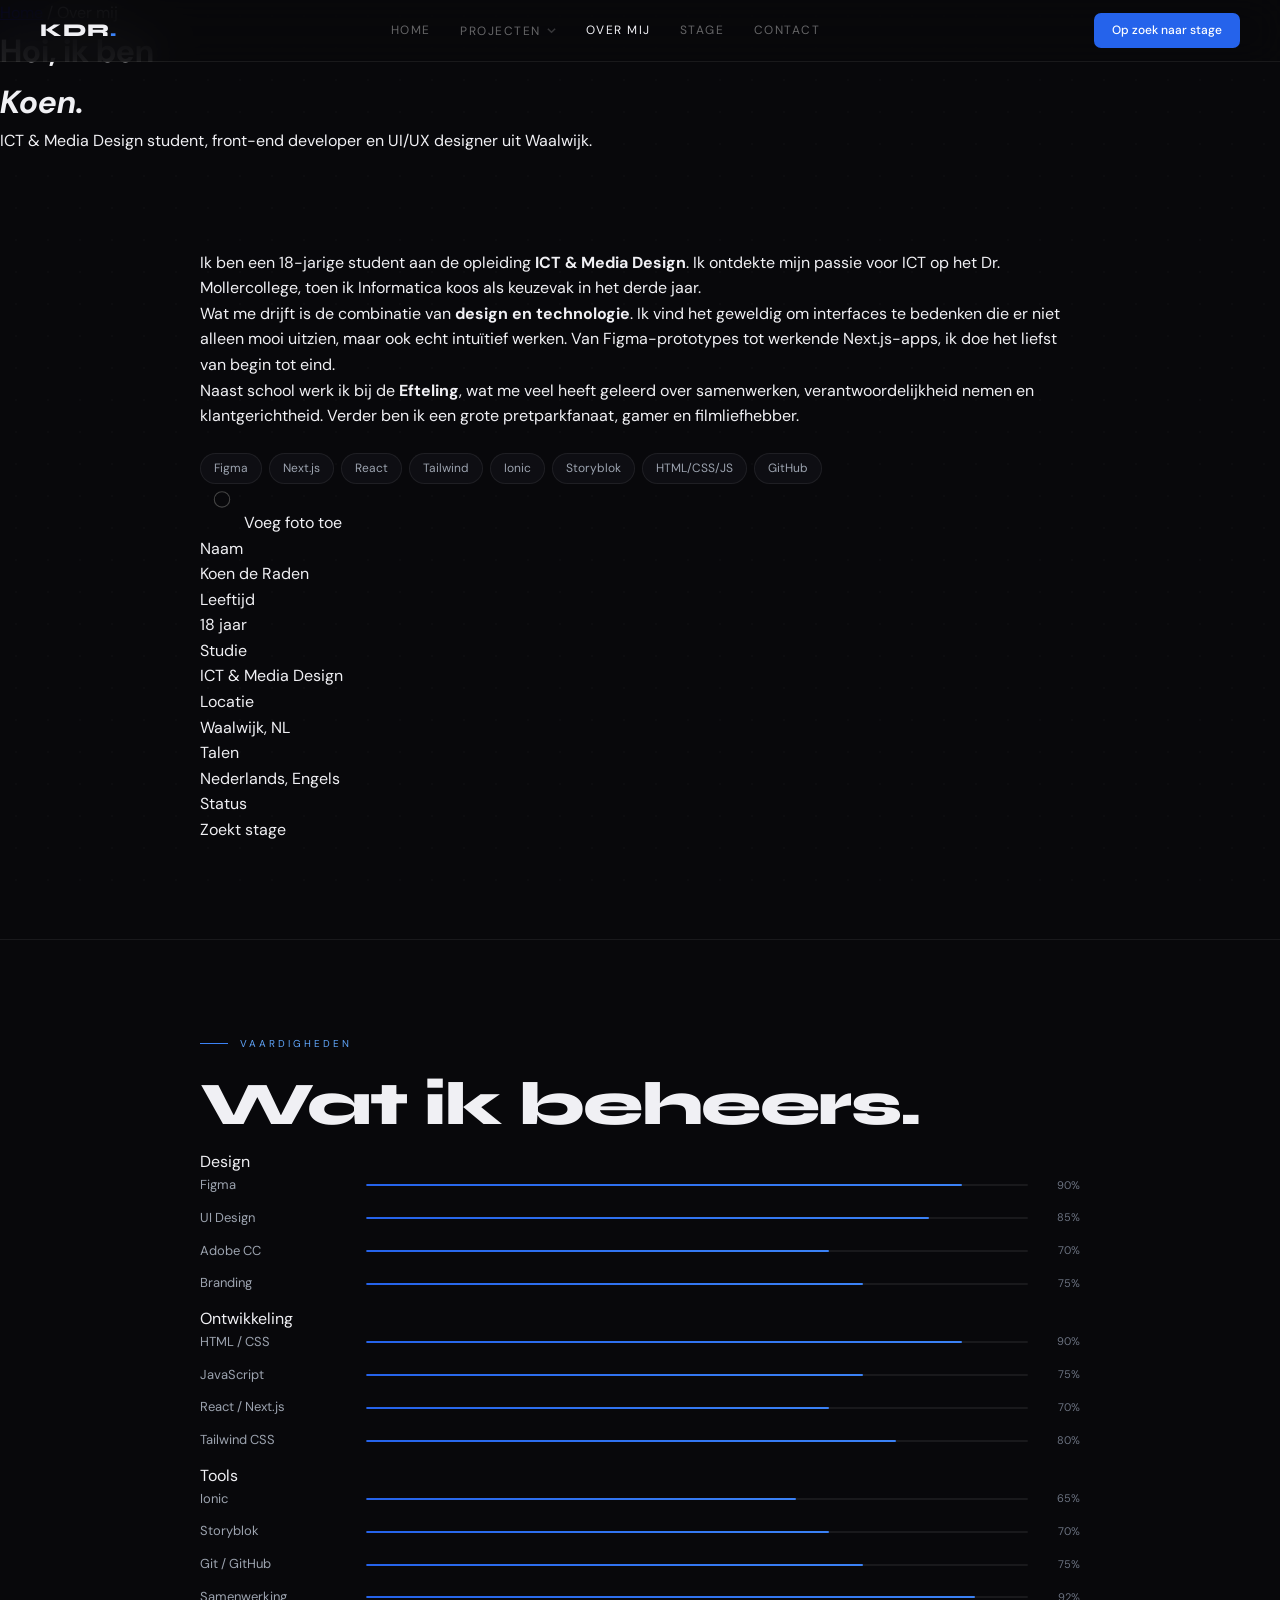
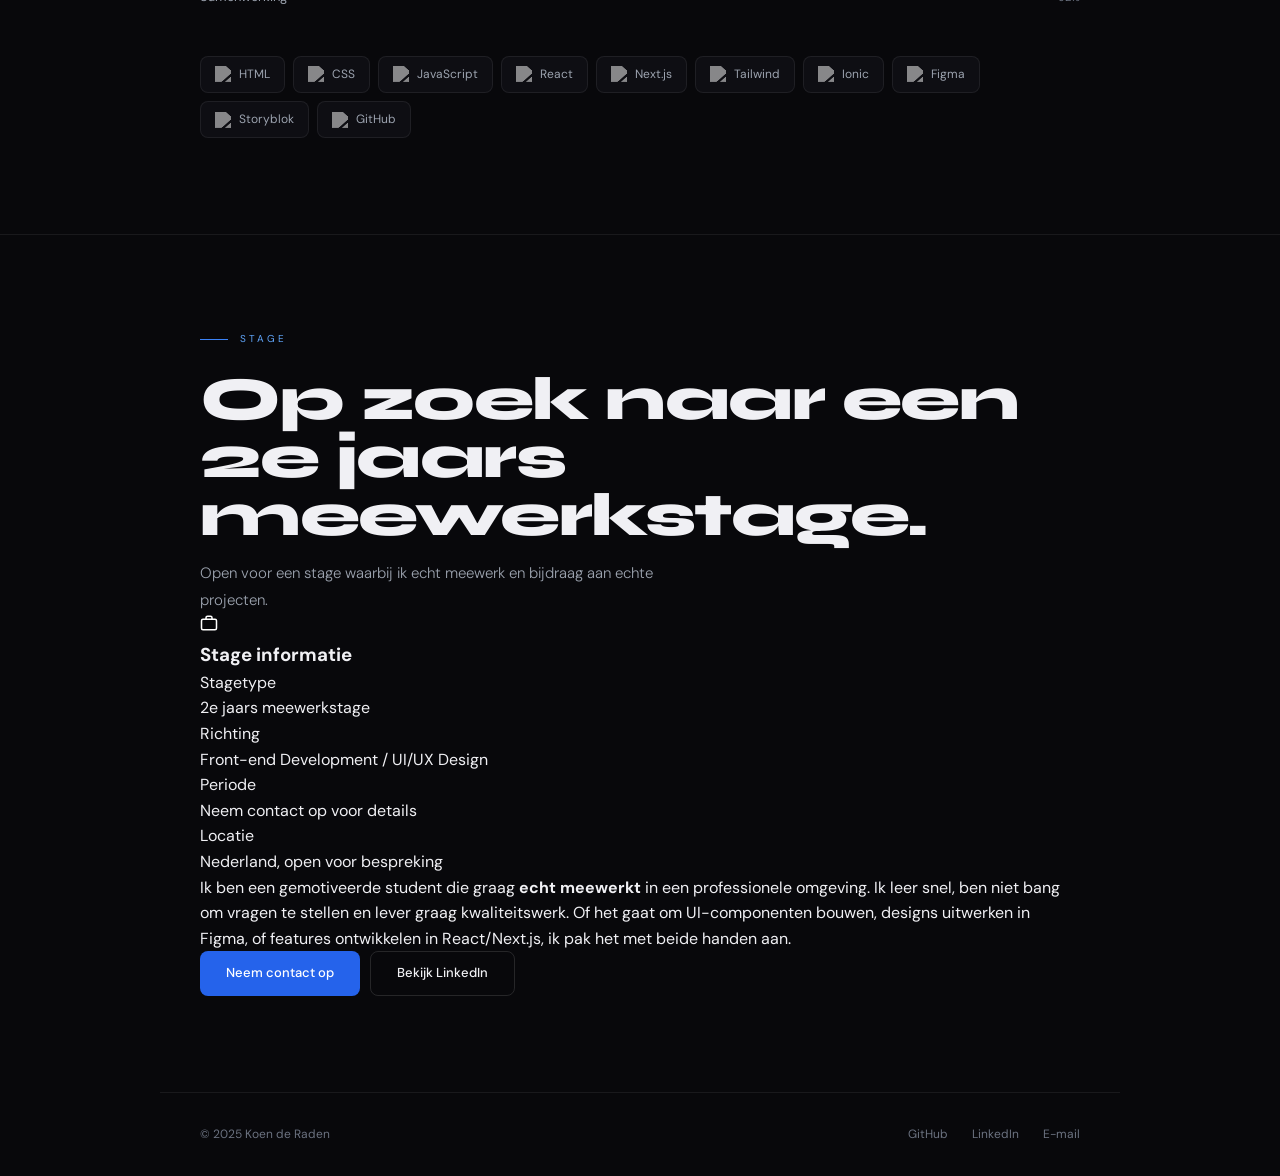
==== over-mij.html @ 505778e0 "init: eerste opzet portfolio website" ====
<!DOCTYPE html>
<html lang="nl">
<head>
<meta charset="UTF-8"/>
<meta name="viewport" content="width=device-width,initial-scale=1.0"/>
<title>Over mij — Koen de Raden</title>
<link rel="stylesheet" href="style.css"/>
</head>
<body>
<nav id="sitenav">
  <a href="index.html" class="nav-logo">KDR<span>.</span></a>
  <ul class="nav-links">
    <li><a href="index.html">Home</a></li>
    <li class="has-dd">
      <button class="nav-btn">Projecten<svg class="chev" viewBox="0 0 12 12" fill="none" stroke="currentColor" stroke-width="1.5"><path d="M2 4l4 4 4-4"/></svg></button>
      <div class="dropdown">
        <a href="project-upendo.html"><span class="dd-num">01</span>Upendo</a>
        <a href="project-dmcaudiotour.html"><span class="dd-num">02</span>Danse Macabre Audio Tour</a>
        <a href="project-marketingloom.html"><span class="dd-num">03</span>Marketing Loom</a>
        <div class="dd-div"></div>
        <a href="index.html#projecten"><span class="dd-num">&#8594;</span>Alle projecten</a>
      </div>
    </li>
    <li><a href="over-mij.html" class="active">Over mij</a></li>
    <li><a href="over-mij.html#stage">Stage</a></li>
    <li><a href="index.html#contact">Contact</a></li>
  </ul>
  <div class="nav-right">
    <a href="over-mij.html#stage" class="nav-stage">Op zoek naar stage</a>
    <button class="nav-ham" aria-label="Menu"><span></span><span></span><span></span></button>
  </div>
</nav>


<div class="page-hero">
  <div class="breadcrumb r">
    <a href="index.html">Home</a>
    <span class="breadcrumb-sep">/</span>
    <span>Over mij</span>
  </div>
  <h1 class="page-title r">Hoi, ik ben<br><em>Koen.</em></h1>
  <p class="page-sub r">ICT &amp; Media Design student, front-end developer en UI/UX designer uit Waalwijk.</p>
</div>

<div class="wrap">
  <div class="about-layout">
    <div>
      <div class="about-body r">
        <p>Ik ben een 18-jarige student aan de opleiding <strong>ICT &amp; Media Design</strong>. Ik ontdekte mijn passie voor ICT op het Dr. Mollercollege, toen ik Informatica koos als keuzevak in het derde jaar.</p>
        <p>Wat me drijft is de combinatie van <strong>design en technologie</strong>. Ik vind het geweldig om interfaces te bedenken die er niet alleen mooi uitzien, maar ook echt intuïtief werken. Van Figma-prototypes tot werkende Next.js-apps, ik doe het liefst van begin tot eind.</p>
        <p>Naast school werk ik bij de <strong>Efteling</strong>, wat me veel heeft geleerd over samenwerken, verantwoordelijkheid nemen en klantgerichtheid. Verder ben ik een grote pretparkfanaat, gamer en filmliefhebber.</p>
      </div>
      <div class="chips r" style="margin-top:1.5rem;">
        <span class="chip">Figma</span><span class="chip">Next.js</span><span class="chip">React</span>
        <span class="chip">Tailwind</span><span class="chip">Ionic</span><span class="chip">Storyblok</span>
        <span class="chip">HTML/CSS/JS</span><span class="chip">GitHub</span>
      </div>
    </div>
    <div class="r2">
      <div class="photo-card">
        <img src="https://showcase-portfolio-swart.vercel.app/_next/image?url=%2Fimagekoen.png&w=1920&q=90" alt="Koen de Raden"
             onerror="this.parentElement.innerHTML='<div class=photo-card-ph><svg width=44 height=44 viewBox=&quot;0 0 40 40&quot; fill=none><circle cx=20 cy=14 r=7 stroke=#444 stroke-width=1.5/><path d=&quot;M6 36c0-7.732 6.268-14 14-14s14 6.268 14 14&quot; stroke=#444 stroke-width=1.5 stroke-linecap=round/></svg><span>Voeg foto toe</span></div>'"/>
      </div>
      <div class="info-grid">
        <div class="info-cell"><div class="info-label">Naam</div><div class="info-val">Koen de Raden</div></div>
        <div class="info-cell"><div class="info-label">Leeftijd</div><div class="info-val">18 jaar</div></div>
        <div class="info-cell"><div class="info-label">Studie</div><div class="info-val">ICT &amp; Media Design</div></div>
        <div class="info-cell"><div class="info-label">Locatie</div><div class="info-val">Waalwijk, NL</div></div>
        <div class="info-cell"><div class="info-label">Talen</div><div class="info-val">Nederlands, Engels</div></div>
        <div class="info-cell"><div class="info-label">Status</div><div class="info-val dot-green">Zoekt stage</div></div>
      </div>
    </div>
  </div>
</div>

<div style="border-top:1px solid var(--border);">
  <div class="wrap">
    <div class="section-label r">Vaardigheden</div>
    <h2 class="section-title r">Wat ik beheers.</h2>
    <div class="skills-cols">
      <div class="r">
        <div class="skill-cat-label">Design</div>
        <div class="sbar"><span class="sbar-name">Figma</span><div class="sbar-track"><div class="sbar-fill" data-w="90"></div></div><span class="sbar-pct">90%</span></div>
        <div class="sbar"><span class="sbar-name">UI Design</span><div class="sbar-track"><div class="sbar-fill" data-w="85"></div></div><span class="sbar-pct">85%</span></div>
        <div class="sbar"><span class="sbar-name">Adobe CC</span><div class="sbar-track"><div class="sbar-fill" data-w="70"></div></div><span class="sbar-pct">70%</span></div>
        <div class="sbar"><span class="sbar-name">Branding</span><div class="sbar-track"><div class="sbar-fill" data-w="75"></div></div><span class="sbar-pct">75%</span></div>
      </div>
      <div class="r">
        <div class="skill-cat-label">Ontwikkeling</div>
        <div class="sbar"><span class="sbar-name">HTML / CSS</span><div class="sbar-track"><div class="sbar-fill" data-w="90"></div></div><span class="sbar-pct">90%</span></div>
        <div class="sbar"><span class="sbar-name">JavaScript</span><div class="sbar-track"><div class="sbar-fill" data-w="75"></div></div><span class="sbar-pct">75%</span></div>
        <div class="sbar"><span class="sbar-name">React / Next.js</span><div class="sbar-track"><div class="sbar-fill" data-w="70"></div></div><span class="sbar-pct">70%</span></div>
        <div class="sbar"><span class="sbar-name">Tailwind CSS</span><div class="sbar-track"><div class="sbar-fill" data-w="80"></div></div><span class="sbar-pct">80%</span></div>
      </div>
      <div class="r">
        <div class="skill-cat-label">Tools</div>
        <div class="sbar"><span class="sbar-name">Ionic</span><div class="sbar-track"><div class="sbar-fill" data-w="65"></div></div><span class="sbar-pct">65%</span></div>
        <div class="sbar"><span class="sbar-name">Storyblok</span><div class="sbar-track"><div class="sbar-fill" data-w="70"></div></div><span class="sbar-pct">70%</span></div>
        <div class="sbar"><span class="sbar-name">Git / GitHub</span><div class="sbar-track"><div class="sbar-fill" data-w="75"></div></div><span class="sbar-pct">75%</span></div>
        <div class="sbar"><span class="sbar-name">Samenwerking</span><div class="sbar-track"><div class="sbar-fill" data-w="92"></div></div><span class="sbar-pct">92%</span></div>
      </div>
    </div>
    <div class="tech-row r" style="margin-top:3rem;">
      <div class="tech"><img src="https://showcase-portfolio-swart.vercel.app/svgs/html-color.svg" alt="HTML"/>HTML</div>
      <div class="tech"><img src="https://showcase-portfolio-swart.vercel.app/svgs/css-color.svg" alt="CSS"/>CSS</div>
      <div class="tech"><img src="https://showcase-portfolio-swart.vercel.app/svgs/js-color.svg" alt="JS"/>JavaScript</div>
      <div class="tech"><img src="https://showcase-portfolio-swart.vercel.app/svgs/react-color.svg" alt="React"/>React</div>
      <div class="tech"><img src="https://showcase-portfolio-swart.vercel.app/svgs/next-color.svg" alt="Next.js"/>Next.js</div>
      <div class="tech"><img src="https://showcase-portfolio-swart.vercel.app/svgs/tailwind-color.svg" alt="Tailwind"/>Tailwind</div>
      <div class="tech"><img src="https://showcase-portfolio-swart.vercel.app/svgs/ionic-color.svg" alt="Ionic"/>Ionic</div>
      <div class="tech"><img src="https://showcase-portfolio-swart.vercel.app/svgs/figma-color.svg" alt="Figma"/>Figma</div>
      <div class="tech"><img src="https://showcase-portfolio-swart.vercel.app/svgs/storyblok-color.svg" alt="Storyblok"/>Storyblok</div>
      <div class="tech"><img src="https://showcase-portfolio-swart.vercel.app/svgs/github-bw.svg" alt="GitHub"/>GitHub</div>
    </div>
  </div>
</div>

<div id="stage" style="border-top:1px solid var(--border);">
  <div class="wrap">
    <div class="section-label r">Stage</div>
    <h2 class="section-title r">Op zoek naar een<br>2e jaars meewerkstage.</h2>
    <p class="section-sub r">Open voor een stage waarbij ik echt meewerk en bijdraag aan echte projecten.</p>
    <div class="stage-big-box r">
      <div class="sbig-head">
        <div class="sbig-icon"><svg width="18" height="18" viewBox="0 0 24 24" fill="none" stroke="#fff" stroke-width="2" stroke-linecap="round"><rect x="2" y="7" width="20" height="14" rx="2"/><path d="M16 7V5a2 2 0 00-2-2h-4a2 2 0 00-2 2v2"/></svg></div>
        <h3>Stage informatie</h3>
      </div>
      <div class="sbig-body">
        <div class="sbig-grid">
          <div class="sbig-card"><div class="sbig-card-label">Stagetype</div><div class="sbig-card-val">2e jaars meewerkstage</div></div>
          <div class="sbig-card"><div class="sbig-card-label">Richting</div><div class="sbig-card-val">Front-end Development / UI/UX Design</div></div>
          <div class="sbig-card"><div class="sbig-card-label">Periode</div><div class="sbig-card-val">Neem contact op voor details</div></div>
          <div class="sbig-card"><div class="sbig-card-label">Locatie</div><div class="sbig-card-val">Nederland, open voor bespreking</div></div>
        </div>
        <p class="sbig-desc">Ik ben een gemotiveerde student die graag <strong>echt meewerkt</strong> in een professionele omgeving. Ik leer snel, ben niet bang om vragen te stellen en lever graag kwaliteitswerk. Of het gaat om UI-componenten bouwen, designs uitwerken in Figma, of features ontwikkelen in React/Next.js, ik pak het met beide handen aan.</p>
        <div style="display:flex;gap:10px;flex-wrap:wrap;">
          <a href="mailto:koenderaden@gmail.com" class="btn btn-blue">Neem contact op</a>
          <a href="https://www.linkedin.com/in/koen-de-raden-b5a797320" class="btn btn-outline" target="_blank">Bekijk LinkedIn</a>
        </div>
      </div>
    </div>
  </div>
</div>

<footer>
  <span>&#169; 2025 Koen de Raden</span>
  <div style="display:flex;gap:1.5rem;">
    <a href="https://github.com/koenderaden" target="_blank">GitHub</a>
    <a href="https://www.linkedin.com/in/koen-de-raden-b5a797320" target="_blank">LinkedIn</a>
    <a href="mailto:koenderaden@gmail.com">E-mail</a>
  </div>
</footer>

<script>
// Hamburger
var ham = document.querySelector('.nav-ham');
var nl = document.querySelector('.nav-links');
if(ham) ham.addEventListener('click',function(){nl.classList.toggle('open');});

// Scroll reveal
var revEls = document.querySelectorAll('.r,.r2');
var io = new IntersectionObserver(function(entries){
  entries.forEach(function(e,i){
    if(e.isIntersecting){
      setTimeout(function(){e.target.classList.add('in');},i*70);
      io.unobserve(e.target);
    }
  });
},{threshold:0.08});
revEls.forEach(function(el){io.observe(el);});

// Skill bars
document.querySelectorAll('.sbar-fill').forEach(function(bar){
  var o=new IntersectionObserver(function(entries){
    entries.forEach(function(e){
      if(e.isIntersecting){setTimeout(function(){bar.style.width=bar.dataset.w+'%';},200);o.unobserve(bar);}
    });
  },{threshold:0.5});
  o.observe(bar);
});
</script>

</body>
</html>
---- style.css ----
/* KOEN DE RADEN — Portfolio Stylesheet */

@import url('https://fonts.googleapis.com/css2?family=Syne:wght@700;800&family=DM+Sans:ital,opsz,wght@0,9..40,300;0,9..40,400;0,9..40,500;1,9..40,300&display=swap');


*,*::before,*::after{box-sizing:border-box;margin:0;padding:0}
:root{
  --bg:#08080b;
  --bg2:#0e0e13;
  --bg3:#14141a;
  --bg4:#1a1a22;
  --blue:#2563eb;
  --blue2:#3b82f6;
  --blue3:#60a5fa;
  --bluedim:rgba(37,99,235,0.1);
  --blueborder:rgba(37,99,235,0.25);
  --text:#f0f0f4;
  --muted:#6b7280;
  --muted2:#9ca3af;
  --border:rgba(255,255,255,0.07);
  --border2:rgba(255,255,255,0.12);
  --r:12px;
  --max:960px;
  --fh:'Syne',sans-serif;
  --fb:'DM Sans',sans-serif;
}
html{scroll-behavior:smooth;}
body{font-family:var(--fb);background:var(--bg);color:var(--text);line-height:1.6;overflow-x:hidden;-webkit-font-smoothing:antialiased;}
body::before{content:'';position:fixed;inset:0;background-image:radial-gradient(rgba(255,255,255,0.02) 1px,transparent 1px);background-size:32px 32px;pointer-events:none;z-index:0;}
*{position:relative;z-index:1;}

@keyframes glow{0%,100%{box-shadow:0 0 0 0 rgba(59,130,246,.35)}50%{box-shadow:0 0 0 6px transparent}}
@keyframes marquee{from{transform:translateX(0)}to{transform:translateX(-50%)}}
@keyframes marquee-rev{from{transform:translateX(-50%)}to{transform:translateX(0)}}
@keyframes slideup{from{opacity:0;transform:translateY(24px)}to{opacity:1;transform:translateY(0)}}
@keyframes fadein{from{opacity:0}to{opacity:1}}
@keyframes blink{0%,100%{opacity:1}50%{opacity:0}}
@keyframes typewriter{from{width:0}to{width:100%}}
@keyframes rotatering{from{transform:rotate(0deg)}to{transform:rotate(360deg)}}

/* NAV */
nav#sitenav{
  position:fixed;top:0;left:0;right:0;z-index:500;
  height:62px;display:flex;justify-content:space-between;align-items:center;
  padding:0 2.5rem;
  background:rgba(8,8,11,0.88);
  backdrop-filter:blur(20px);
  border-bottom:1px solid var(--border);
}
.nav-logo{font-family:var(--fh);font-size:18px;font-weight:800;text-decoration:none;color:var(--text);letter-spacing:1px;}
.nav-logo span{color:var(--blue2);}
.nav-links{display:flex;align-items:center;gap:.2rem;list-style:none;}
.nav-links > li{position:relative;}
.nav-links a,.nav-btn{
  font-size:12px;color:rgba(255,255,255,.38);text-decoration:none;
  letter-spacing:1.5px;text-transform:uppercase;
  padding:7px 13px;border-radius:6px;
  transition:color .2s,background .2s;
  background:none;border:none;cursor:pointer;
  font-family:var(--fb);display:flex;align-items:center;gap:5px;
  white-space:nowrap;
}
.nav-links a:hover,.nav-btn:hover{color:var(--text);background:rgba(255,255,255,.05);}
.nav-links a.active{color:var(--text);}
.chev{width:11px;height:11px;opacity:.5;transition:transform .25s;flex-shrink:0;}
.has-dd:hover .chev{transform:rotate(180deg);}
.dropdown{
  position:absolute;top:calc(100% + 8px);left:0;
  min-width:220px;
  background:#0f0f16;
  border:1px solid var(--border2);
  border-radius:var(--r);padding:6px;
  opacity:0;visibility:hidden;pointer-events:none;
  transform:translateY(-6px);
  transition:all .2s;
  box-shadow:0 16px 40px rgba(0,0,0,.6);
}
.has-dd:hover .dropdown{opacity:1;visibility:visible;pointer-events:auto;transform:translateY(0);}
.dropdown a{
  display:flex;align-items:center;gap:10px;
  padding:9px 12px;border-radius:8px;
  font-size:13px;color:rgba(255,255,255,.5);
  text-decoration:none;letter-spacing:0;text-transform:none;
  transition:background .15s,color .15s;
}
.dropdown a:hover{background:var(--bg3);color:var(--text);}
.dd-num{font-size:10px;color:var(--blue3);min-width:18px;letter-spacing:1px;}
.dd-div{height:1px;background:var(--border);margin:4px 0;}
.nav-right{display:flex;align-items:center;gap:10px;}
.nav-stage{
  font-size:12px;font-weight:500;padding:8px 18px;
  border-radius:7px;background:var(--blue);color:#fff;
  text-decoration:none;transition:background .2s,transform .2s;
  white-space:nowrap;
}
.nav-stage:hover{background:var(--blue2);transform:translateY(-1px);}
.nav-ham{display:none;flex-direction:column;gap:5px;background:none;border:none;cursor:pointer;padding:4px;}
.nav-ham span{display:block;width:22px;height:1.5px;background:rgba(255,255,255,.6);border-radius:2px;transition:all .3s;}
@media(max-width:768px){
  nav#sitenav{padding:0 1.25rem;}
  .nav-links{
    display:none;position:fixed;top:62px;left:0;right:0;
    background:rgba(8,8,11,.98);flex-direction:column;align-items:stretch;
    padding:1rem;border-bottom:1px solid var(--border);z-index:499;
    max-height:calc(100vh - 62px);overflow-y:auto;
  }
  .nav-links.open{display:flex;}
  .nav-stage{font-size:11px;padding:7px 13px;}
  .nav-ham{display:flex;}
  .dropdown{position:static;opacity:1;visibility:visible;pointer-events:auto;transform:none;background:transparent;border:none;box-shadow:none;padding:0 0 0 1rem;}
}

/* SECTIONS */
.wrap{max-width:var(--max);margin:0 auto;padding:6rem 2.5rem;}
.section-label{font-size:10px;letter-spacing:3px;text-transform:uppercase;color:var(--blue3);display:flex;align-items:center;gap:12px;margin-bottom:1.5rem;}
.section-label::before{content:'';display:block;width:28px;height:1px;background:var(--blue2);}
.section-title{font-family:var(--fh);font-size:clamp(2rem,5vw,3.8rem);font-weight:800;letter-spacing:-1.5px;line-height:.95;margin-bottom:1rem;}
.section-sub{font-size:15px;color:var(--muted2);font-weight:300;line-height:1.8;max-width:520px;}

/* BUTTONS */
.btn{display:inline-flex;align-items:center;gap:8px;padding:11px 26px;border-radius:8px;font-size:13px;font-weight:500;text-decoration:none;transition:all .22s;cursor:pointer;border:none;font-family:var(--fb);}
.btn-blue{background:var(--blue);color:#fff;}
.btn-blue:hover{background:var(--blue2);transform:translateY(-1px);}
.btn-outline{background:transparent;color:var(--text);border:1px solid var(--border2);}
.btn-outline:hover{border-color:rgba(255,255,255,.25);background:rgba(255,255,255,.04);}

/* CARDS */
.card{background:var(--bg2);border:1px solid var(--border);border-radius:var(--r);transition:border-color .2s;}
.card:hover{border-color:var(--border2);}

/* TICKER */
.ticker{border-top:1px solid var(--border);border-bottom:1px solid var(--border);background:var(--bg2);overflow:hidden;padding:12px 0;}
.ticker-track{display:flex;white-space:nowrap;animation:marquee 26s linear infinite;}
.ticker-track.rev{animation:marquee-rev 28s linear infinite;}
.tick{font-family:var(--fh);font-size:11px;letter-spacing:2.5px;text-transform:uppercase;color:var(--muted);padding:0 2rem;display:flex;align-items:center;gap:2rem;}
.tick-dot{width:4px;height:4px;border-radius:50%;background:var(--blue2);flex-shrink:0;}

/* SCROLL REVEAL */
.r{opacity:0;transform:translateY(22px);transition:opacity .65s ease,transform .65s ease;}
.r.in{opacity:1;transform:none;}
.r2{opacity:0;transform:translateX(-20px);transition:opacity .6s ease,transform .6s ease;}
.r2.in{opacity:1;transform:none;}

/* STAGE PILL */
.stage-pill{display:inline-flex;align-items:center;gap:7px;background:rgba(37,99,235,.1);border:1px solid var(--blueborder);border-radius:50px;padding:5px 14px;font-size:11px;color:var(--blue3);}
.stage-dot{width:7px;height:7px;border-radius:50%;background:var(--blue2);animation:glow 2.5s infinite;flex-shrink:0;}

/* SKILL BARS */
.sbar{display:grid;grid-template-columns:150px 1fr 36px;align-items:center;gap:1rem;margin-bottom:12px;}
.sbar-name{font-size:13px;color:var(--muted2);}
.sbar-track{height:2px;background:rgba(255,255,255,.07);border-radius:50px;overflow:hidden;}
.sbar-fill{height:100%;border-radius:50px;background:linear-gradient(90deg,var(--blue),var(--blue2));width:0;transition:width 1.2s cubic-bezier(.4,0,.2,1);}
.sbar-pct{font-size:11px;color:var(--muted);text-align:right;}

/* TECH BADGES */
.tech-row{display:flex;flex-wrap:wrap;gap:8px;}
.tech{display:flex;align-items:center;gap:8px;background:var(--bg2);border:1px solid var(--border);border-radius:8px;padding:8px 14px;font-size:12px;color:var(--muted2);transition:all .2s;}
.tech:hover{border-color:var(--blueborder);color:var(--blue3);background:var(--bluedim);}
.tech img{width:16px;height:16px;object-fit:contain;filter:grayscale(1) brightness(1.8);opacity:.5;transition:all .2s;}
.tech:hover img{filter:none;opacity:1;}

/* FOOTER */
footer{border-top:1px solid var(--border);max-width:var(--max);margin:0 auto;padding:2rem 2.5rem;display:flex;justify-content:space-between;align-items:center;font-size:12px;color:var(--muted);flex-wrap:wrap;gap:1rem;}
footer a{color:var(--muted);text-decoration:none;transition:color .2s;}
footer a:hover{color:var(--blue3);}

@media(max-width:768px){
  .wrap{padding:4rem 1.5rem;}
  .sbar{grid-template-columns:110px 1fr 30px;}
}

/* HERO */
#hero{
  width:100vw;min-height:100vh;
  padding-top:62px;
  display:flex;flex-direction:column;justify-content:center;
  padding-left:8vw;padding-right:8vw;
  overflow:hidden;
}
.hero-label{font-size:11px;letter-spacing:3px;text-transform:uppercase;color:var(--blue2);margin-bottom:2rem;opacity:0;animation:fadein .5s .3s both;display:flex;align-items:center;gap:12px;}
.hero-label::before{content:'';display:block;width:28px;height:1px;background:var(--blue2);}
.tw-line{font-family:var(--fh);font-size:clamp(2.8rem,6.5vw,6rem);font-weight:800;letter-spacing:-2px;line-height:1.0;overflow:hidden;display:flex;align-items:center;}
.tw-line .txt{overflow:hidden;white-space:nowrap;display:inline-block;}
.l1 .txt{animation:typewriter .55s steps(30) .7s both;}
.l2 .txt{animation:typewriter .5s steps(30) 1.35s both;color:transparent;-webkit-text-stroke:1.5px rgba(255,255,255,.2);}
.l3 .txt{animation:typewriter .55s steps(30) 1.95s both;color:var(--blue2);}
.cursor{display:inline-block;width:3px;height:.85em;background:var(--blue2);margin-left:4px;animation:blink .7s step-end infinite;vertical-align:middle;flex-shrink:0;}
.hero-sub{margin-top:2.5rem;font-size:15px;color:var(--muted2);font-weight:300;line-height:1.85;max-width:400px;opacity:0;animation:fadein .6s 2.8s both;}
.hero-sub strong{color:var(--text);font-weight:400;}
.hero-btns{display:flex;gap:10px;margin-top:2rem;flex-wrap:wrap;opacity:0;animation:fadein .5s 3s both;}
.hero-stage{position:fixed;bottom:2.5vh;right:3vw;opacity:0;animation:fadein .5s 3.2s both;z-index:100;}

/* OVER MIJ TEASER */
#over-teaser{border-top:1px solid var(--border);}
.over-grid{display:grid;grid-template-columns:1fr 1fr;gap:5rem;align-items:center;}
.over-photo{aspect-ratio:4/5;border-radius:var(--r);overflow:hidden;background:var(--bg2);border:1px solid var(--border);}
.over-photo img{width:100%;height:100%;object-fit:cover;object-position:center top;display:block;filter:grayscale(.2) contrast(1.08);transition:filter .4s;}
.over-photo:hover img{filter:grayscale(0) contrast(1.05);}
.over-photo-ph{width:100%;height:100%;display:flex;flex-direction:column;align-items:center;justify-content:center;gap:12px;color:var(--muted);font-size:11px;letter-spacing:2px;text-transform:uppercase;}
.over-body{font-size:15px;color:var(--muted2);line-height:1.9;font-weight:300;}
.over-body p+p{margin-top:1rem;}
.over-body strong{color:var(--text);font-weight:400;}
.chips{display:flex;flex-wrap:wrap;gap:7px;margin-top:1.5rem;}
.chip{font-size:12px;padding:5px 13px;border-radius:50px;border:1px solid var(--border);color:var(--muted2);transition:all .2s;background:var(--bg2);}
.chip:hover{border-color:var(--blueborder);color:var(--blue3);}

/* PROJECTEN */
#projecten{border-top:1px solid var(--border);}
.proj-list{display:flex;flex-direction:column;gap:1.5rem;margin-top:3rem;}
.proj-card{
  background:var(--bg2);border:1px solid var(--border);border-radius:var(--r);
  overflow:hidden;text-decoration:none;color:inherit;
  display:grid;grid-template-columns:260px 1fr;
  transition:border-color .25s,transform .25s;
}
.proj-card:hover{border-color:var(--border2);transform:translateY(-3px);}
.proj-thumb{overflow:hidden;background:var(--bg3);position:relative;}
.proj-thumb img{width:100%;height:100%;object-fit:cover;display:block;filter:grayscale(.35) contrast(1.05);transition:transform .5s,filter .4s;}
.proj-card:hover .proj-thumb img{transform:scale(1.05);filter:grayscale(0) contrast(1.05);}
.proj-thumb-ph{width:100%;height:100%;min-height:180px;display:flex;align-items:center;justify-content:center;font-family:var(--fh);font-size:11px;letter-spacing:3px;text-transform:uppercase;color:var(--muted);}
.proj-body{padding:1.75rem;display:flex;flex-direction:column;}
.proj-top{display:flex;justify-content:space-between;align-items:flex-start;margin-bottom:.85rem;}
.proj-num{font-family:var(--fh);font-size:11px;color:var(--blue3);letter-spacing:2px;}
.proj-arrow{width:30px;height:30px;border-radius:50%;border:1px solid var(--border);display:flex;align-items:center;justify-content:center;font-size:13px;color:var(--muted);transition:all .25s;flex-shrink:0;}
.proj-card:hover .proj-arrow{background:var(--blue);color:#fff;border-color:var(--blue);transform:rotate(-45deg);}
.proj-title{font-family:var(--fh);font-size:19px;font-weight:700;letter-spacing:-.3px;margin-bottom:.4rem;}
.proj-desc{font-size:13px;color:var(--muted2);line-height:1.7;font-weight:300;flex:1;}
.proj-tags{display:flex;gap:6px;flex-wrap:wrap;margin-top:1.1rem;padding-top:.9rem;border-top:1px solid var(--border);}
.ptag{font-size:10px;letter-spacing:1px;text-transform:uppercase;padding:3px 9px;border-radius:4px;background:var(--bluedim);color:var(--blue3);border:1px solid var(--blueborder);}

/* STAGE */
#stage{border-top:1px solid var(--border);}
.stage-box{background:var(--bg2);border:1px solid var(--blueborder);border-radius:var(--r);overflow:hidden;margin-top:3rem;}
.stage-box-head{background:rgba(37,99,235,.1);border-bottom:1px solid var(--blueborder);padding:1.25rem 2rem;display:flex;align-items:center;gap:12px;}
.stage-box-head h3{font-family:var(--fh);font-size:18px;font-weight:700;letter-spacing:-.3px;}
.stage-icon{width:36px;height:36px;border-radius:8px;background:var(--blue);display:flex;align-items:center;justify-content:center;flex-shrink:0;}
.stage-body{padding:2rem;}
.stage-grid{display:grid;grid-template-columns:1fr 1fr;gap:1rem;margin-bottom:2rem;}
.stage-card{background:var(--bg3);border:1px solid var(--border);border-radius:10px;padding:1.25rem;}
.stage-card-label{font-size:10px;letter-spacing:2px;text-transform:uppercase;color:var(--blue3);margin-bottom:.6rem;}
.stage-card-val{font-size:14px;font-weight:500;line-height:1.5;}
.stage-desc{font-size:15px;color:var(--muted2);line-height:1.9;font-weight:300;margin-bottom:2rem;}
.stage-desc strong{color:var(--text);font-weight:400;}

/* CONTACT */
#contact{border-top:1px solid var(--border);}
.contact-grid{display:grid;grid-template-columns:1fr 1fr;gap:4rem;align-items:start;}
.contact-title{font-family:var(--fh);font-size:clamp(2rem,4.5vw,3.5rem);font-weight:800;letter-spacing:-1.5px;line-height:.95;margin-bottom:1rem;}
.contact-title em{color:var(--blue2);font-style:normal;}
.contact-sub{font-size:15px;color:var(--muted2);font-weight:300;line-height:1.8;margin-bottom:2rem;}
.contact-links{display:flex;flex-direction:column;gap:1px;background:var(--border);border:1px solid var(--border);border-radius:var(--r);overflow:hidden;}
.c-row{display:flex;justify-content:space-between;align-items:center;padding:1.1rem 1.5rem;background:var(--bg2);text-decoration:none;color:var(--text);font-size:13px;transition:background .2s;}
.c-row:hover{background:var(--bg3);}
.c-lbl{font-size:10px;letter-spacing:2px;text-transform:uppercase;color:var(--blue3);margin-bottom:3px;display:block;}
.c-arr{font-size:16px;color:var(--muted);transition:all .25s;}
.c-row:hover .c-arr{color:var(--blue3);transform:translate(2px,-2px);}

@media(max-width:768px){
  #hero{padding-left:1.5rem;padding-right:1.5rem;}
  .over-grid{grid-template-columns:1fr;}
  .over-photo{order:-1;max-height:50vw;}
  .proj-card{grid-template-columns:1fr;}
  .proj-thumb{min-height:180px;}
  .stage-grid{grid-template-columns:1fr;}
  .contact-grid{grid-template-columns:1fr;}
}
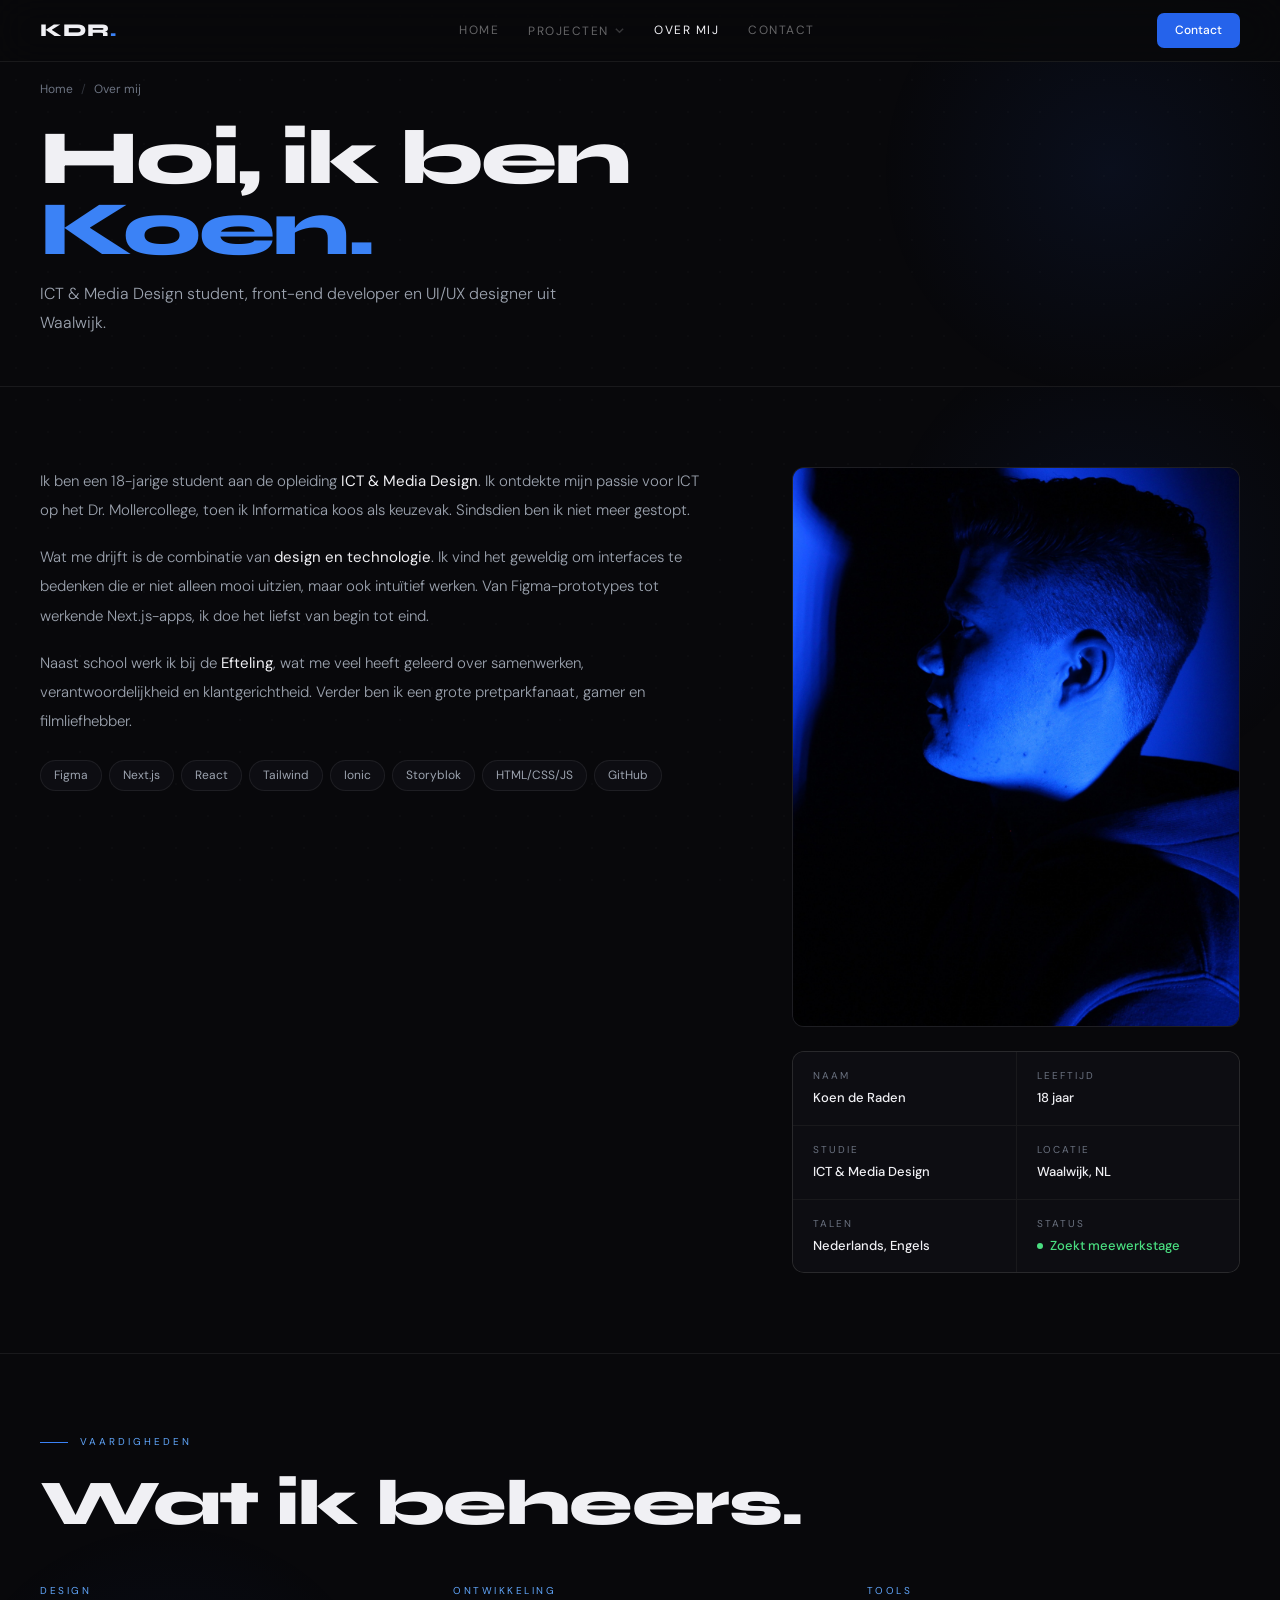
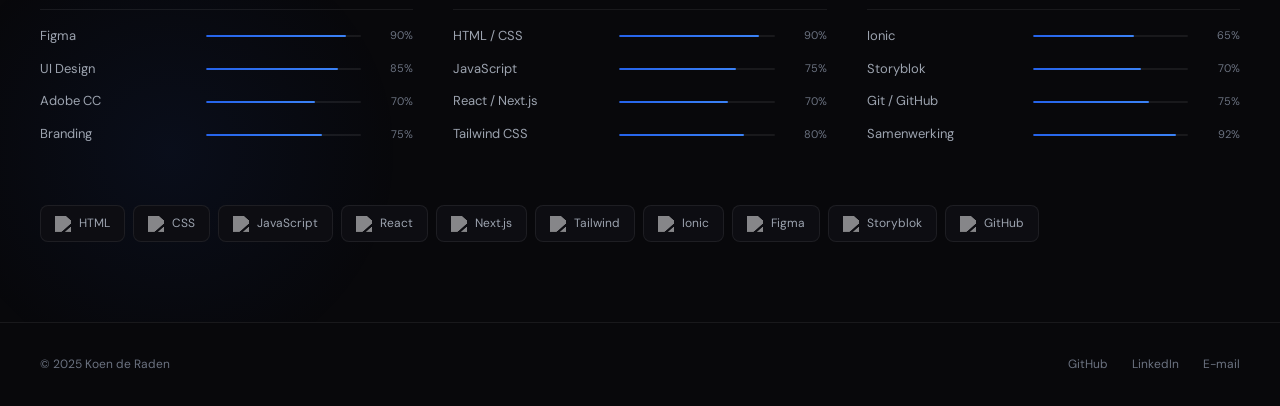
==== commit f6fcdd06: "fix: layout en styling verbeterd op alle paginas" ====
--- a/over-mij.html
+++ b/over-mij.html
@@ -7,6 +7,7 @@
 <link rel="stylesheet" href="style.css"/>
 </head>
 <body>
+
 <nav id="sitenav">
   <a href="index.html" class="nav-logo">KDR<span>.</span></a>
   <ul class="nav-links">
@@ -15,23 +16,25 @@
       <button class="nav-btn">Projecten<svg class="chev" viewBox="0 0 12 12" fill="none" stroke="currentColor" stroke-width="1.5"><path d="M2 4l4 4 4-4"/></svg></button>
       <div class="dropdown">
         <a href="project-upendo.html"><span class="dd-num">01</span>Upendo</a>
-        <a href="project-dmcaudiotour.html"><span class="dd-num">02</span>Danse Macabre Audio Tour</a>
-        <a href="project-marketingloom.html"><span class="dd-num">03</span>Marketing Loom</a>
+        <a href="project-marketingloom.html"><span class="dd-num">02</span>Marketing Loom</a>
+        <a href="project-afvalwijzer.html"><span class="dd-num">03</span>Afvalwijzer</a>
+        <a href="project-traveltracker.html"><span class="dd-num">04</span>Traveltracker</a>
+        <a href="project-5.html"><span class="dd-num">05</span>Project 5</a>
+        <a href="project-6.html"><span class="dd-num">06</span>Project 6</a>
         <div class="dd-div"></div>
         <a href="index.html#projecten"><span class="dd-num">&#8594;</span>Alle projecten</a>
       </div>
     </li>
     <li><a href="over-mij.html" class="active">Over mij</a></li>
-    <li><a href="over-mij.html#stage">Stage</a></li>
     <li><a href="index.html#contact">Contact</a></li>
   </ul>
   <div class="nav-right">
-    <a href="over-mij.html#stage" class="nav-stage">Op zoek naar stage</a>
+    <a href="mailto:koenderaden@gmail.com" class="nav-cta">Contact</a>
     <button class="nav-ham" aria-label="Menu"><span></span><span></span><span></span></button>
   </div>
 </nav>
 
-
+<!-- PAGE HERO -->
 <div class="page-hero">
   <div class="breadcrumb r">
     <a href="index.html">Home</a>
@@ -42,38 +45,42 @@
   <p class="page-sub r">ICT &amp; Media Design student, front-end developer en UI/UX designer uit Waalwijk.</p>
 </div>
 
-<div class="wrap">
-  <div class="about-layout">
-    <div>
-      <div class="about-body r">
-        <p>Ik ben een 18-jarige student aan de opleiding <strong>ICT &amp; Media Design</strong>. Ik ontdekte mijn passie voor ICT op het Dr. Mollercollege, toen ik Informatica koos als keuzevak in het derde jaar.</p>
-        <p>Wat me drijft is de combinatie van <strong>design en technologie</strong>. Ik vind het geweldig om interfaces te bedenken die er niet alleen mooi uitzien, maar ook echt intuïtief werken. Van Figma-prototypes tot werkende Next.js-apps, ik doe het liefst van begin tot eind.</p>
-        <p>Naast school werk ik bij de <strong>Efteling</strong>, wat me veel heeft geleerd over samenwerken, verantwoordelijkheid nemen en klantgerichtheid. Verder ben ik een grote pretparkfanaat, gamer en filmliefhebber.</p>
+<!-- OVER MIJ -->
+<section id="over-mij-sec">
+  <div class="wrap">
+    <div class="about-layout">
+      <div>
+        <div class="about-body r">
+          <p>Ik ben een 18-jarige student aan de opleiding <strong>ICT &amp; Media Design</strong>. Ik ontdekte mijn passie voor ICT op het Dr. Mollercollege, toen ik Informatica koos als keuzevak. Sindsdien ben ik niet meer gestopt.</p>
+          <p>Wat me drijft is de combinatie van <strong>design en technologie</strong>. Ik vind het geweldig om interfaces te bedenken die er niet alleen mooi uitzien, maar ook intuïtief werken. Van Figma-prototypes tot werkende Next.js-apps, ik doe het liefst van begin tot eind.</p>
+          <p>Naast school werk ik bij de <strong>Efteling</strong>, wat me veel heeft geleerd over samenwerken, verantwoordelijkheid en klantgerichtheid. Verder ben ik een grote pretparkfanaat, gamer en filmliefhebber.</p>
+        </div>
+        <div class="r" style="display:flex;flex-wrap:wrap;gap:7px;margin-top:1.5rem;">
+          <span class="chip">Figma</span><span class="chip">Next.js</span><span class="chip">React</span>
+          <span class="chip">Tailwind</span><span class="chip">Ionic</span><span class="chip">Storyblok</span>
+          <span class="chip">HTML/CSS/JS</span><span class="chip">GitHub</span>
+        </div>
       </div>
-      <div class="chips r" style="margin-top:1.5rem;">
-        <span class="chip">Figma</span><span class="chip">Next.js</span><span class="chip">React</span>
-        <span class="chip">Tailwind</span><span class="chip">Ionic</span><span class="chip">Storyblok</span>
-        <span class="chip">HTML/CSS/JS</span><span class="chip">GitHub</span>
-      </div>
-    </div>
-    <div class="r2">
-      <div class="photo-card">
-        <img src="https://showcase-portfolio-swart.vercel.app/_next/image?url=%2Fimagekoen.png&w=1920&q=90" alt="Koen de Raden"
-             onerror="this.parentElement.innerHTML='<div class=photo-card-ph><svg width=44 height=44 viewBox=&quot;0 0 40 40&quot; fill=none><circle cx=20 cy=14 r=7 stroke=#444 stroke-width=1.5/><path d=&quot;M6 36c0-7.732 6.268-14 14-14s14 6.268 14 14&quot; stroke=#444 stroke-width=1.5 stroke-linecap=round/></svg><span>Voeg foto toe</span></div>'"/>
-      </div>
-      <div class="info-grid">
-        <div class="info-cell"><div class="info-label">Naam</div><div class="info-val">Koen de Raden</div></div>
-        <div class="info-cell"><div class="info-label">Leeftijd</div><div class="info-val">18 jaar</div></div>
-        <div class="info-cell"><div class="info-label">Studie</div><div class="info-val">ICT &amp; Media Design</div></div>
-        <div class="info-cell"><div class="info-label">Locatie</div><div class="info-val">Waalwijk, NL</div></div>
-        <div class="info-cell"><div class="info-label">Talen</div><div class="info-val">Nederlands, Engels</div></div>
-        <div class="info-cell"><div class="info-label">Status</div><div class="info-val dot-green">Zoekt stage</div></div>
+      <div class="r2">
+        <div class="about-photo">
+          <img src="img-hero.jpg" alt="Koen de Raden"
+               onerror="this.parentElement.innerHTML='<div class=about-photo-ph><svg width=44 height=44 viewBox=&quot;0 0 40 40&quot; fill=none><circle cx=20 cy=14 r=7 stroke=#444 stroke-width=1.5/><path d=&quot;M6 36c0-7.732 6.268-14 14-14s14 6.268 14 14&quot; stroke=#444 stroke-width=1.5 stroke-linecap=round/></svg><span>Foto toevoegen</span></div>'"/>
+        </div>
+        <div class="info-grid">
+          <div class="info-cell"><div class="info-label">Naam</div><div class="info-val">Koen de Raden</div></div>
+          <div class="info-cell"><div class="info-label">Leeftijd</div><div class="info-val">18 jaar</div></div>
+          <div class="info-cell"><div class="info-label">Studie</div><div class="info-val">ICT &amp; Media Design</div></div>
+          <div class="info-cell"><div class="info-label">Locatie</div><div class="info-val">Waalwijk, NL</div></div>
+          <div class="info-cell"><div class="info-label">Talen</div><div class="info-val">Nederlands, Engels</div></div>
+          <div class="info-cell"><div class="info-label">Status</div><div class="info-val dot-green">Zoekt meewerkstage</div></div>
+        </div>
       </div>
     </div>
   </div>
-</div>
+</section>
 
-<div style="border-top:1px solid var(--border);">
+<!-- VAARDIGHEDEN -->
+<section id="vaardigheden">
   <div class="wrap">
     <div class="section-label r">Vaardigheden</div>
     <h2 class="section-title r">Wat ik beheers.</h2>
@@ -113,34 +120,7 @@
       <div class="tech"><img src="https://showcase-portfolio-swart.vercel.app/svgs/github-bw.svg" alt="GitHub"/>GitHub</div>
     </div>
   </div>
-</div>
-
-<div id="stage" style="border-top:1px solid var(--border);">
-  <div class="wrap">
-    <div class="section-label r">Stage</div>
-    <h2 class="section-title r">Op zoek naar een<br>2e jaars meewerkstage.</h2>
-    <p class="section-sub r">Open voor een stage waarbij ik echt meewerk en bijdraag aan echte projecten.</p>
-    <div class="stage-big-box r">
-      <div class="sbig-head">
-        <div class="sbig-icon"><svg width="18" height="18" viewBox="0 0 24 24" fill="none" stroke="#fff" stroke-width="2" stroke-linecap="round"><rect x="2" y="7" width="20" height="14" rx="2"/><path d="M16 7V5a2 2 0 00-2-2h-4a2 2 0 00-2 2v2"/></svg></div>
-        <h3>Stage informatie</h3>
-      </div>
-      <div class="sbig-body">
-        <div class="sbig-grid">
-          <div class="sbig-card"><div class="sbig-card-label">Stagetype</div><div class="sbig-card-val">2e jaars meewerkstage</div></div>
-          <div class="sbig-card"><div class="sbig-card-label">Richting</div><div class="sbig-card-val">Front-end Development / UI/UX Design</div></div>
-          <div class="sbig-card"><div class="sbig-card-label">Periode</div><div class="sbig-card-val">Neem contact op voor details</div></div>
-          <div class="sbig-card"><div class="sbig-card-label">Locatie</div><div class="sbig-card-val">Nederland, open voor bespreking</div></div>
-        </div>
-        <p class="sbig-desc">Ik ben een gemotiveerde student die graag <strong>echt meewerkt</strong> in een professionele omgeving. Ik leer snel, ben niet bang om vragen te stellen en lever graag kwaliteitswerk. Of het gaat om UI-componenten bouwen, designs uitwerken in Figma, of features ontwikkelen in React/Next.js, ik pak het met beide handen aan.</p>
-        <div style="display:flex;gap:10px;flex-wrap:wrap;">
-          <a href="mailto:koenderaden@gmail.com" class="btn btn-blue">Neem contact op</a>
-          <a href="https://www.linkedin.com/in/koen-de-raden-b5a797320" class="btn btn-outline" target="_blank">Bekijk LinkedIn</a>
-        </div>
-      </div>
-    </div>
-  </div>
-</div>
+</section>
 
 <footer>
   <span>&#169; 2025 Koen de Raden</span>
@@ -152,33 +132,39 @@
 </footer>
 
 <script>
-// Hamburger
 var ham = document.querySelector('.nav-ham');
-var nl = document.querySelector('.nav-links');
-if(ham) ham.addEventListener('click',function(){nl.classList.toggle('open');});
-
-// Scroll reveal
-var revEls = document.querySelectorAll('.r,.r2');
-var io = new IntersectionObserver(function(entries){
-  entries.forEach(function(e,i){
-    if(e.isIntersecting){
-      setTimeout(function(){e.target.classList.add('in');},i*70);
-      io.unobserve(e.target);
-    }
+var nl  = document.querySelector('.nav-links');
+if (ham) ham.addEventListener('click', function() { nl.classList.toggle('open'); });
+var dropdowns = document.querySelectorAll('.has-dd');
+dropdowns.forEach(function(dd) {
+  var t;
+  dd.addEventListener('mouseenter', function() {
+    clearTimeout(t);
+    var d = dd.querySelector('.dropdown');
+    d.style.opacity='1';d.style.visibility='visible';d.style.pointerEvents='auto';d.style.transform='translateY(0)';
   });
-},{threshold:0.08});
-revEls.forEach(function(el){io.observe(el);});
-
-// Skill bars
-document.querySelectorAll('.sbar-fill').forEach(function(bar){
-  var o=new IntersectionObserver(function(entries){
-    entries.forEach(function(e){
-      if(e.isIntersecting){setTimeout(function(){bar.style.width=bar.dataset.w+'%';},200);o.unobserve(bar);}
+  dd.addEventListener('mouseleave', function() {
+    t = setTimeout(function() {
+      var d = dd.querySelector('.dropdown');
+      d.style.opacity='0';d.style.visibility='hidden';d.style.pointerEvents='none';d.style.transform='translateY(4px)';
+    }, 200);
+  });
+});
+var io = new IntersectionObserver(function(entries) {
+  entries.forEach(function(e, i) {
+    if (e.isIntersecting) { setTimeout(function() { e.target.classList.add('in'); }, i * 70); io.unobserve(e.target); }
+  });
+}, { threshold: 0.06 });
+document.querySelectorAll('.r, .r2').forEach(function(el) { io.observe(el); });
+document.querySelectorAll('.sbar-fill').forEach(function(bar) {
+  var o = new IntersectionObserver(function(entries) {
+    entries.forEach(function(e) {
+      if (e.isIntersecting) { setTimeout(function() { bar.style.width = bar.dataset.w + '%'; }, 200); o.unobserve(bar); }
     });
-  },{threshold:0.5});
+  }, { threshold: 0.5 });
   o.observe(bar);
 });
 </script>
 
 </body>
-</html>+</html>
--- a/style.css
+++ b/style.css
@@ -1,266 +1,523 @@
-/* KOEN DE RADEN — Portfolio Stylesheet */
+/* ═══════════════════════════════════
+   KOEN DE RADEN — Portfolio Stylesheet
+   ═══════════════════════════════════ */
 
 @import url('https://fonts.googleapis.com/css2?family=Syne:wght@700;800&family=DM+Sans:ital,opsz,wght@0,9..40,300;0,9..40,400;0,9..40,500;1,9..40,300&display=swap');
 
-
-*,*::before,*::after{box-sizing:border-box;margin:0;padding:0}
-:root{
-  --bg:#08080b;
-  --bg2:#0e0e13;
-  --bg3:#14141a;
-  --bg4:#1a1a22;
-  --blue:#2563eb;
-  --blue2:#3b82f6;
-  --blue3:#60a5fa;
-  --bluedim:rgba(37,99,235,0.1);
-  --blueborder:rgba(37,99,235,0.25);
-  --text:#f0f0f4;
-  --muted:#6b7280;
-  --muted2:#9ca3af;
-  --border:rgba(255,255,255,0.07);
-  --border2:rgba(255,255,255,0.12);
-  --r:12px;
-  --max:960px;
-  --fh:'Syne',sans-serif;
-  --fb:'DM Sans',sans-serif;
-}
-html{scroll-behavior:smooth;}
-body{font-family:var(--fb);background:var(--bg);color:var(--text);line-height:1.6;overflow-x:hidden;-webkit-font-smoothing:antialiased;}
-body::before{content:'';position:fixed;inset:0;background-image:radial-gradient(rgba(255,255,255,0.02) 1px,transparent 1px);background-size:32px 32px;pointer-events:none;z-index:0;}
-*{position:relative;z-index:1;}
-
-@keyframes glow{0%,100%{box-shadow:0 0 0 0 rgba(59,130,246,.35)}50%{box-shadow:0 0 0 6px transparent}}
-@keyframes marquee{from{transform:translateX(0)}to{transform:translateX(-50%)}}
-@keyframes marquee-rev{from{transform:translateX(-50%)}to{transform:translateX(0)}}
-@keyframes slideup{from{opacity:0;transform:translateY(24px)}to{opacity:1;transform:translateY(0)}}
-@keyframes fadein{from{opacity:0}to{opacity:1}}
-@keyframes blink{0%,100%{opacity:1}50%{opacity:0}}
-@keyframes typewriter{from{width:0}to{width:100%}}
-@keyframes rotatering{from{transform:rotate(0deg)}to{transform:rotate(360deg)}}
-
-/* NAV */
-nav#sitenav{
-  position:fixed;top:0;left:0;right:0;z-index:500;
-  height:62px;display:flex;justify-content:space-between;align-items:center;
-  padding:0 2.5rem;
-  background:rgba(8,8,11,0.88);
-  backdrop-filter:blur(20px);
-  border-bottom:1px solid var(--border);
-}
-.nav-logo{font-family:var(--fh);font-size:18px;font-weight:800;text-decoration:none;color:var(--text);letter-spacing:1px;}
-.nav-logo span{color:var(--blue2);}
-.nav-links{display:flex;align-items:center;gap:.2rem;list-style:none;}
-.nav-links > li{position:relative;}
-.nav-links a,.nav-btn{
-  font-size:12px;color:rgba(255,255,255,.38);text-decoration:none;
-  letter-spacing:1.5px;text-transform:uppercase;
-  padding:7px 13px;border-radius:6px;
-  transition:color .2s,background .2s;
-  background:none;border:none;cursor:pointer;
-  font-family:var(--fb);display:flex;align-items:center;gap:5px;
-  white-space:nowrap;
-}
-.nav-links a:hover,.nav-btn:hover{color:var(--text);background:rgba(255,255,255,.05);}
-.nav-links a.active{color:var(--text);}
-.chev{width:11px;height:11px;opacity:.5;transition:transform .25s;flex-shrink:0;}
-.has-dd:hover .chev{transform:rotate(180deg);}
-.dropdown{
-  position:absolute;top:calc(100% + 8px);left:0;
-  min-width:220px;
-  background:#0f0f16;
-  border:1px solid var(--border2);
-  border-radius:var(--r);padding:6px;
-  opacity:0;visibility:hidden;pointer-events:none;
-  transform:translateY(-6px);
-  transition:all .2s;
-  box-shadow:0 16px 40px rgba(0,0,0,.6);
-}
-.has-dd:hover .dropdown{opacity:1;visibility:visible;pointer-events:auto;transform:translateY(0);}
-.dropdown a{
-  display:flex;align-items:center;gap:10px;
-  padding:9px 12px;border-radius:8px;
-  font-size:13px;color:rgba(255,255,255,.5);
-  text-decoration:none;letter-spacing:0;text-transform:none;
-  transition:background .15s,color .15s;
-}
-.dropdown a:hover{background:var(--bg3);color:var(--text);}
-.dd-num{font-size:10px;color:var(--blue3);min-width:18px;letter-spacing:1px;}
-.dd-div{height:1px;background:var(--border);margin:4px 0;}
-.nav-right{display:flex;align-items:center;gap:10px;}
-.nav-stage{
-  font-size:12px;font-weight:500;padding:8px 18px;
-  border-radius:7px;background:var(--blue);color:#fff;
-  text-decoration:none;transition:background .2s,transform .2s;
-  white-space:nowrap;
-}
-.nav-stage:hover{background:var(--blue2);transform:translateY(-1px);}
-.nav-ham{display:none;flex-direction:column;gap:5px;background:none;border:none;cursor:pointer;padding:4px;}
-.nav-ham span{display:block;width:22px;height:1.5px;background:rgba(255,255,255,.6);border-radius:2px;transition:all .3s;}
-@media(max-width:768px){
-  nav#sitenav{padding:0 1.25rem;}
-  .nav-links{
-    display:none;position:fixed;top:62px;left:0;right:0;
-    background:rgba(8,8,11,.98);flex-direction:column;align-items:stretch;
-    padding:1rem;border-bottom:1px solid var(--border);z-index:499;
-    max-height:calc(100vh - 62px);overflow-y:auto;
+/* ═══ RESET & VARIABELEN ═══ */
+*, *::before, *::after { box-sizing: border-box; margin: 0; padding: 0; }
+
+:root {
+  --bg:         #08080b;
+  --bg2:        #0d0d12;
+  --bg3:        #13131a;
+  --blue:       #2563eb;
+  --blue2:      #3b82f6;
+  --blue3:      #60a5fa;
+  --bluedim:    rgba(37,99,235,0.1);
+  --blueborder: rgba(37,99,235,0.25);
+  --text:       #f0f0f4;
+  --muted:      #6b7280;
+  --muted2:     #9ca3af;
+  --border:     rgba(255,255,255,0.07);
+  --border2:    rgba(255,255,255,0.12);
+  --r:          12px;
+  --max:        1400px;
+  --fh:         'Syne', sans-serif;
+  --fb:         'DM Sans', sans-serif;
+}
+
+html { scroll-behavior: smooth; }
+
+body {
+  font-family: var(--fb);
+  background: var(--bg);
+  color: var(--text);
+  line-height: 1.6;
+  overflow-x: hidden;
+  -webkit-font-smoothing: antialiased;
+}
+
+body::before {
+  content: '';
+  position: fixed; inset: 0;
+  background-image: radial-gradient(rgba(255,255,255,0.018) 1px, transparent 1px);
+  background-size: 32px 32px;
+  pointer-events: none;
+  z-index: 0;
+}
+
+* { position: relative; z-index: 1; }
+
+/* ═══ KEYFRAMES ═══ */
+@keyframes glow {
+  0%, 100% { box-shadow: 0 0 0 0 rgba(59,130,246,.35); }
+  50%       { box-shadow: 0 0 0 6px transparent; }
+}
+@keyframes marquee {
+  from { transform: translateX(0); }
+  to   { transform: translateX(-50%); }
+}
+@keyframes fadein {
+  from { opacity: 0; }
+  to   { opacity: 1; }
+}
+@keyframes blink {
+  0%, 100% { opacity: 1; }
+  50%      { opacity: 0; }
+}
+@keyframes typewriter {
+  from { width: 0; }
+  to   { width: 100%; }
+}
+@keyframes float {
+  0%, 100% { transform: translateY(0); }
+  50%      { transform: translateY(-8px); }
+}
+@keyframes scrollpulse {
+  0%, 100% { opacity: .3; transform: scaleY(1); }
+  50%      { opacity: .8; transform: scaleY(.6); }
+}
+@keyframes rotatering {
+  from { transform: rotate(0deg); }
+  to   { transform: rotate(360deg); }
+}
+
+/* ═══ NAV ═══ */
+nav#sitenav {
+  position: fixed; top: 0; left: 0; right: 0; z-index: 500;
+  height: 62px;
+  display: flex; justify-content: space-between; align-items: center;
+  padding: 0 2.5rem;
+  background: rgba(8,8,11,0.88);
+  backdrop-filter: blur(20px);
+  border-bottom: 1px solid var(--border);
+}
+
+.nav-logo {
+  font-family: var(--fh);
+  font-size: 18px; font-weight: 800;
+  text-decoration: none; color: var(--text); letter-spacing: 1px;
+}
+.nav-logo span { color: var(--blue2); }
+
+.nav-links { display: flex; align-items: center; gap: .2rem; list-style: none; }
+.nav-links > li { position: relative; }
+
+.nav-links a, .nav-btn {
+  font-size: 12px; color: rgba(255,255,255,.38);
+  text-decoration: none; letter-spacing: 1.5px; text-transform: uppercase;
+  padding: 7px 13px; border-radius: 6px;
+  transition: color .2s, background .2s;
+  background: none; border: none; cursor: pointer;
+  font-family: var(--fb);
+  display: flex; align-items: center; gap: 5px;
+  white-space: nowrap;
+}
+.nav-links a:hover, .nav-btn:hover { color: var(--text); background: rgba(255,255,255,.05); }
+.nav-links a.active { color: var(--text); }
+
+.chev { width: 11px; height: 11px; opacity: .5; transition: transform .25s; flex-shrink: 0; }
+.has-dd:hover .chev { transform: rotate(180deg); }
+
+.has-dd::after {
+  content: ''; position: absolute;
+  top: 100%; left: 0; right: 0; height: 16px;
+  background: transparent;
+}
+
+.dropdown {
+  position: absolute; top: calc(100% + 4px); left: 0;
+  min-width: 230px;
+  background: #0d0d14;
+  border: 1px solid var(--border2);
+  border-radius: var(--r); padding: 6px;
+  opacity: 0; visibility: hidden; pointer-events: none;
+  transform: translateY(4px);
+  transition: opacity .2s ease, transform .2s ease, visibility .2s;
+  box-shadow: 0 16px 40px rgba(0,0,0,.7);
+}
+.has-dd:hover .dropdown,
+.has-dd:focus-within .dropdown,
+.dropdown:hover {
+  opacity: 1; visibility: visible;
+  pointer-events: auto; transform: translateY(0);
+}
+
+.dropdown a {
+  display: flex; align-items: center; gap: 10px;
+  padding: 9px 12px; border-radius: 8px;
+  font-size: 13px; color: rgba(255,255,255,.5);
+  text-decoration: none; letter-spacing: 0; text-transform: none;
+  transition: background .15s, color .15s;
+}
+.dropdown a:hover { background: var(--bg3); color: var(--text); }
+.dd-num { font-size: 10px; color: var(--blue3); min-width: 20px; letter-spacing: 1px; }
+.dd-div { height: 1px; background: var(--border); margin: 4px 0; }
+
+.nav-right { display: flex; align-items: center; gap: 10px; }
+.nav-cta {
+  font-size: 12px; font-weight: 500;
+  padding: 8px 18px; border-radius: 7px;
+  background: var(--blue); color: #fff;
+  text-decoration: none;
+  transition: background .2s, transform .2s; white-space: nowrap;
+}
+.nav-cta:hover { background: var(--blue2); transform: translateY(-1px); }
+
+.nav-ham {
+  display: none; flex-direction: column; gap: 5px;
+  background: none; border: none; cursor: pointer; padding: 4px;
+}
+.nav-ham span { display: block; width: 22px; height: 1.5px; background: rgba(255,255,255,.6); border-radius: 2px; }
+
+/* ═══ GEDEELDE LAYOUT ═══ */
+.wrap { max-width: var(--max); margin: 0 auto; padding: 5rem 2.5rem; }
+
+.section-label {
+  font-size: 10px; letter-spacing: 3px; text-transform: uppercase;
+  color: var(--blue3); display: flex; align-items: center; gap: 12px; margin-bottom: 1.5rem;
+}
+.section-label::before { content: ''; display: block; width: 28px; height: 1px; background: var(--blue2); }
+
+.section-title {
+  font-family: var(--fh);
+  font-size: clamp(2.2rem, 5vw, 4rem);
+  font-weight: 800; letter-spacing: -1.5px; line-height: .95; margin-bottom: 1rem;
+}
+.section-sub { font-size: 15px; color: var(--muted2); font-weight: 300; line-height: 1.8; max-width: 520px; }
+
+/* ═══ KNOPPEN ═══ */
+.btn {
+  display: inline-flex; align-items: center; gap: 8px;
+  padding: 11px 26px; border-radius: 8px;
+  font-size: 13px; font-weight: 500;
+  text-decoration: none; transition: all .22s;
+  cursor: pointer; border: none; font-family: var(--fb);
+}
+.btn-blue { background: var(--blue); color: #fff; }
+.btn-blue:hover { background: var(--blue2); transform: translateY(-1px); }
+.btn-outline { background: transparent; color: var(--text); border: 1px solid var(--border2); }
+.btn-outline:hover { border-color: rgba(255,255,255,.25); background: rgba(255,255,255,.04); }
+
+/* ═══ TAGS & CHIPS ═══ */
+.ptag {
+  font-size: 10px; letter-spacing: 1px; text-transform: uppercase;
+  padding: 3px 10px; border-radius: 50px;
+  background: var(--bluedim); color: var(--blue3); border: 1px solid var(--blueborder);
+}
+.chip {
+  font-size: 12px; padding: 5px 13px; border-radius: 50px;
+  border: 1px solid var(--border); color: var(--muted2); transition: all .2s; background: var(--bg2);
+}
+.chip:hover { border-color: var(--blueborder); color: var(--blue3); }
+
+/* ═══ SCROLL REVEAL ═══ */
+.r  { opacity: 0; transform: translateY(22px);  transition: opacity .65s ease, transform .65s ease; }
+.r2 { opacity: 0; transform: translateX(-20px); transition: opacity .6s  ease, transform .6s  ease; }
+.r.in, .r2.in { opacity: 1; transform: none; }
+
+/* ═══ TICKER ═══ */
+.ticker { border-top: 1px solid var(--border); border-bottom: 1px solid var(--border); background: var(--bg2); overflow: hidden; padding: 13px 0; }
+.ticker-track { display: flex; white-space: nowrap; animation: marquee 26s linear infinite; }
+.tick { font-family: var(--fh); font-size: 11px; letter-spacing: 2.5px; text-transform: uppercase; color: var(--muted); padding: 0 2rem; display: flex; align-items: center; gap: 2rem; }
+.tick-dot { width: 4px; height: 4px; border-radius: 50%; background: var(--blue2); flex-shrink: 0; }
+
+/* ═══ SKILL BARS ═══ */
+.sbar { display: grid; grid-template-columns: 150px 1fr 36px; align-items: center; gap: 1rem; margin-bottom: 12px; }
+.sbar-name { font-size: 13px; color: var(--muted2); }
+.sbar-track { height: 2px; background: rgba(255,255,255,.07); border-radius: 50px; overflow: hidden; }
+.sbar-fill { height: 100%; border-radius: 50px; background: linear-gradient(90deg, var(--blue), var(--blue2)); width: 0; transition: width 1.2s cubic-bezier(.4,0,.2,1); }
+.sbar-pct { font-size: 11px; color: var(--muted); text-align: right; }
+
+/* ═══ TECH BADGES ═══ */
+.tech-row { display: flex; flex-wrap: wrap; gap: 8px; }
+.tech { display: flex; align-items: center; gap: 8px; background: var(--bg2); border: 1px solid var(--border); border-radius: 8px; padding: 8px 14px; font-size: 12px; color: var(--muted2); transition: all .2s; }
+.tech:hover { border-color: var(--blueborder); color: var(--blue3); background: var(--bluedim); }
+.tech img { width: 16px; height: 16px; object-fit: contain; filter: grayscale(1) brightness(1.8); opacity: .5; transition: all .2s; }
+.tech:hover img { filter: none; opacity: 1; }
+
+/* ═══ STAGE PILL ═══ */
+.stage-pill { display: inline-flex; align-items: center; gap: 7px; background: rgba(37,99,235,.1); border: 1px solid var(--blueborder); border-radius: 50px; padding: 5px 14px; font-size: 11px; color: var(--blue3); }
+.stage-dot { width: 7px; height: 7px; border-radius: 50%; background: var(--blue2); animation: glow 2.5s infinite; flex-shrink: 0; }
+
+/* ═══ FOOTER ═══ */
+footer { border-top: 1px solid var(--border); max-width: var(--max); margin: 0 auto; padding: 2rem 2.5rem; display: flex; justify-content: space-between; align-items: center; font-size: 12px; color: var(--muted); flex-wrap: wrap; gap: 1rem; }
+footer a { color: var(--muted); text-decoration: none; transition: color .2s; }
+footer a:hover { color: var(--blue3); }
+
+/* ═══════════════════════════════════
+   HOMEPAGE — HERO
+   ═══════════════════════════════════ */
+#hero {
+  width: 100vw; min-height: 100vh;
+  position: relative; overflow: hidden;
+  display: flex; align-items: center;
+}
+#hero::before {
+  content: ''; position: absolute; bottom: -80px; left: -80px;
+  width: 550px; height: 550px;
+  background: radial-gradient(ellipse, rgba(37,99,235,.12) 0%, transparent 65%);
+  pointer-events: none; z-index: 1;
+}
+.hero-bg { display: none; }
+.hero-content {
+  position: relative; z-index: 2;
+  width: 100%;
+  padding: 62px 8vw 6vh 8vw;
+  display: flex; flex-direction: column; justify-content: center;
+  min-height: 100vh;
+}
+.hero-eyebrow {
+  display: inline-flex; align-items: center; gap: 10px;
+  font-size: 11px; letter-spacing: 3px; text-transform: uppercase;
+  color: var(--blue3); margin-bottom: 1.5rem;
+  opacity: 0; animation: fadein .5s .3s both;
+}
+.hero-eyebrow::before { content: ''; display: block; width: 28px; height: 1px; background: var(--blue2); }
+.tw-line { font-family: var(--fh); font-size: clamp(2.4rem, 5.0vw, 6.0rem); font-weight: 800; letter-spacing: -2px; line-height: 1.0; display: flex; align-items: center; }
+.tw-line .txt { white-space: nowrap; display: inline-block; overflow: hidden; }
+.l1 .txt { animation: typewriter .55s steps(30) .6s  both; }
+.l2 .txt { animation: typewriter .5s  steps(30) 1.3s both; color: transparent; -webkit-text-stroke: 1.5px rgba(255,255,255,.22); }
+.l3 .txt { animation: typewriter .55s steps(30) 1.95s both; color: var(--blue2); }
+.hero-sub { margin-top: 1.5rem; font-size: 16px; color: rgba(255,255,255,.5); font-weight: 300; line-height: 1.85; max-width: 560px; opacity: 0; animation: fadein .6s 2.8s both; }
+.hero-sub strong { color: rgba(255,255,255,.8); font-weight: 400; }
+.hero-btns { display: flex; gap: 10px; margin-top: 1.5rem; flex-wrap: wrap; opacity: 0; animation: fadein .5s 3s both; }
+.hero-scroll { position: absolute; bottom: 3vh; left: 50%; transform: translateX(-50%); display: flex; flex-direction: column; align-items: center; gap: 8px; font-size: 10px; letter-spacing: 2px; text-transform: uppercase; color: rgba(255,255,255,.25); text-decoration: none; z-index: 10; opacity: 0; animation: fadein .5s 3.8s both; white-space: nowrap; }
+.hero-scroll-line { width: 1px; height: 40px; background: linear-gradient(rgba(255,255,255,.25), transparent); animation: scrollpulse 2s ease infinite; }
+
+/* ═══════════════════════════════════
+   HOMEPAGE — OVER MIJ TEASER
+   ═══════════════════════════════════ */
+#over-mij { position: relative; overflow: hidden; border-top: 1px solid var(--border); }
+#over-mij::before { content: ''; position: absolute; top: -80px; right: -80px; width: 500px; height: 500px; background: radial-gradient(ellipse, rgba(37,99,235,.07) 0%, transparent 65%); pointer-events: none; z-index: 0; }
+.over-grid { display: grid; grid-template-columns: 5fr 4fr; gap: 5rem; align-items: center; }
+.over-photo { aspect-ratio: 4/5; border-radius: var(--r); overflow: hidden; background: var(--bg2); border: 1px solid var(--border); }
+.over-photo img { width: 100%; height: 100%; object-fit: cover; object-position: center top; display: block; transition: filter .4s; }
+.over-photo:hover img { filter: brightness(1.05); }
+.over-body { font-size: 15px; color: var(--muted2); line-height: 1.9; font-weight: 300; }
+.over-body p + p { margin-top: 1rem; }
+.over-body strong { color: var(--text); font-weight: 400; }
+
+/* ═══════════════════════════════════
+   HOMEPAGE — PROJECTEN
+   ═══════════════════════════════════ */
+#projecten { position: relative; overflow: hidden; border-top: 1px solid var(--border); }
+#projecten::before { content: ''; position: absolute; top: 40%; left: -120px; width: 500px; height: 500px; background: radial-gradient(ellipse, rgba(37,99,235,.07) 0%, transparent 65%); pointer-events: none; z-index: 0; }
+.proj-list { display: grid; grid-template-columns: repeat(3, 1fr); gap: 1.5rem; margin-top: 3rem; }
+.proj-card { background: var(--bg2); border: 1px solid var(--border); border-radius: var(--r); overflow: hidden; text-decoration: none; color: inherit; display: flex; flex-direction: column; transition: border-color .25s, transform .25s; }
+.proj-card:hover { border-color: var(--border2); transform: translateY(-3px); }
+.proj-thumb { overflow: hidden; background: var(--bg3); position: relative; aspect-ratio: 16/10; }
+.proj-thumb img { width: 100%; height: 100%; object-fit: cover; display: block; filter: grayscale(.25) contrast(1.05); transition: transform .5s, filter .4s; }
+.proj-card:hover .proj-thumb img { transform: scale(1.05); filter: grayscale(0) contrast(1.05); }
+.proj-thumb-ph { width: 100%; height: 100%; display: flex; align-items: center; justify-content: center; font-family: var(--fh); font-size: 11px; letter-spacing: 3px; text-transform: uppercase; color: var(--muted); }
+.proj-thumb::after { content: ''; position: absolute; top: 0; left: 0; right: 0; height: 3px; background: linear-gradient(90deg, var(--blue), var(--blue2)); transform: scaleX(0); transform-origin: left; transition: transform .35s ease; }
+.proj-card:hover .proj-thumb::after { transform: scaleX(1); }
+.proj-body { padding: 1.5rem; display: flex; flex-direction: column; flex: 1; }
+.proj-top { display: flex; justify-content: space-between; align-items: flex-start; margin-bottom: .75rem; }
+.proj-num { font-family: var(--fh); font-size: 11px; color: var(--blue3); letter-spacing: 2px; }
+.proj-arrow { width: 28px; height: 28px; border-radius: 50%; border: 1px solid var(--border); display: flex; align-items: center; justify-content: center; font-size: 12px; color: var(--muted); transition: all .25s; flex-shrink: 0; }
+.proj-card:hover .proj-arrow { background: var(--blue); color: #fff; border-color: var(--blue); transform: rotate(-45deg); }
+.proj-title { font-family: var(--fh); font-size: 17px; font-weight: 700; letter-spacing: -.3px; margin-bottom: .4rem; }
+.proj-desc { font-size: 13px; color: var(--muted2); line-height: 1.7; font-weight: 300; flex: 1; }
+.proj-tags { display: flex; gap: 6px; flex-wrap: wrap; margin-top: 1rem; padding-top: .85rem; border-top: 1px solid var(--border); }
+
+/* ═══════════════════════════════════
+   HOMEPAGE — CONTACT
+   ═══════════════════════════════════ */
+#contact { position: relative; overflow: hidden; border-top: 1px solid var(--border); }
+#contact::before { content: ''; position: absolute; top: -60px; left: 50%; transform: translateX(-50%); width: 900px; height: 400px; background: radial-gradient(ellipse at top, rgba(37,99,235,.1) 0%, transparent 60%); pointer-events: none; z-index: 0; }
+.contact-grid { display: grid; grid-template-columns: 1fr 1fr; gap: 4rem; align-items: start; }
+.contact-title { font-family: var(--fh); font-size: clamp(2rem, 4.5vw, 3.5rem); font-weight: 800; letter-spacing: -1.5px; line-height: .95; margin-bottom: 1rem; }
+.contact-title em { color: var(--blue2); font-style: normal; }
+.contact-sub { font-size: 15px; color: var(--muted2); font-weight: 300; line-height: 1.8; margin-bottom: 2rem; }
+.contact-links { display: flex; flex-direction: column; gap: 1px; background: var(--border); border: 1px solid var(--border); border-radius: var(--r); overflow: hidden; }
+.c-row { display: flex; justify-content: space-between; align-items: center; padding: 1.1rem 1.5rem; background: var(--bg2); text-decoration: none; color: var(--text); font-size: 13px; transition: background .2s; }
+.c-row:hover { background: var(--bg3); }
+.c-lbl { font-size: 10px; letter-spacing: 2px; text-transform: uppercase; color: var(--blue3); margin-bottom: 3px; display: block; }
+.c-arr { font-size: 16px; color: var(--muted); transition: all .25s; }
+.c-row:hover .c-arr { color: var(--blue3); transform: translate(2px, -2px); }
+
+/* ═══════════════════════════════════
+   OVER MIJ PAGINA
+   ═══════════════════════════════════ */
+.page-hero {
+  max-width: var(--max); margin: 0 auto;
+  padding: 5rem 2.5rem 3rem;
+  border-bottom: 1px solid var(--border);
+  position: relative; overflow: hidden;
+}
+.page-hero::after { content: ''; position: absolute; top: -80px; right: -80px; width: 500px; height: 500px; background: radial-gradient(ellipse, rgba(37,99,235,.08) 0%, transparent 65%); pointer-events: none; }
+.breadcrumb { font-size: 12px; color: var(--muted); display: flex; align-items: center; gap: 8px; margin-bottom: 1.5rem; flex-wrap: wrap; }
+.breadcrumb a { color: var(--muted); text-decoration: none; transition: color .2s; }
+.breadcrumb a:hover { color: var(--blue3); }
+.breadcrumb-sep { opacity: .4; }
+.page-title { font-family: var(--fh); font-size: clamp(2.5rem, 6vw, 5rem); font-weight: 800; letter-spacing: -2px; line-height: .92; margin-bottom: 1rem; }
+.page-title em { color: var(--blue2); font-style: normal; }
+.page-sub { font-size: 16px; color: var(--muted2); font-weight: 300; max-width: 520px; line-height: 1.8; }
+
+.about-layout { display: grid; grid-template-columns: 3fr 2fr; gap: 5rem; align-items: start; }
+.about-photo { aspect-ratio: 4/5; border-radius: var(--r); overflow: hidden; background: var(--bg2); border: 1px solid var(--border); }
+.about-photo img { width: 100%; height: 100%; object-fit: cover; object-position: center top; display: block; transition: filter .4s; }
+.about-photo:hover img { filter: brightness(1.05); }
+.about-photo-ph { width: 100%; height: 100%; display: flex; flex-direction: column; align-items: center; justify-content: center; gap: 12px; color: var(--muted); font-size: 11px; letter-spacing: 2px; text-transform: uppercase; }
+.info-grid { display: grid; grid-template-columns: 1fr 1fr; gap: 1px; background: var(--border); border: 1px solid var(--border); border-radius: var(--r); overflow: hidden; margin-top: 1.5rem; }
+.info-cell { background: var(--bg2); padding: 1rem 1.25rem; }
+.info-label { font-size: 10px; letter-spacing: 2px; text-transform: uppercase; color: var(--muted); margin-bottom: 4px; }
+.info-val { font-size: 13px; font-weight: 500; }
+.dot-green { display: flex; align-items: center; gap: 7px; color: #4ade80; }
+.dot-green::before { content: ''; width: 6px; height: 6px; border-radius: 50%; background: #4ade80; flex-shrink: 0; }
+.about-body { font-size: 15px; color: var(--muted2); line-height: 1.95; font-weight: 300; }
+.about-body p + p { margin-top: 1.1rem; }
+.about-body strong { color: var(--text); font-weight: 400; }
+
+#over-mij-sec { position: relative; overflow: hidden; }
+#over-mij-sec::before { content: ''; position: absolute; top: -80px; right: -80px; width: 500px; height: 500px; background: radial-gradient(ellipse, rgba(37,99,235,.07) 0%, transparent 65%); pointer-events: none; }
+#vaardigheden { border-top: 1px solid var(--border); position: relative; overflow: hidden; }
+#vaardigheden::before { content: ''; position: absolute; bottom: -80px; left: -80px; width: 500px; height: 500px; background: radial-gradient(ellipse, rgba(37,99,235,.07) 0%, transparent 65%); pointer-events: none; }
+.skills-cols { display: grid; grid-template-columns: repeat(3, 1fr); gap: 2.5rem; margin-top: 3rem; }
+.skill-cat-label { font-size: 10px; letter-spacing: 2.5px; text-transform: uppercase; color: var(--blue3); margin-bottom: 1rem; padding-bottom: .6rem; border-bottom: 1px solid var(--border); }
+
+/* ═══════════════════════════════════
+   PROJECT PAGINAS
+   ═══════════════════════════════════ */
+.proj-hero-img {
+  width: 100%;
+  height: 480px;
+  overflow: hidden;
+  background: var(--bg2);
+  border-bottom: 1px solid var(--border);
+  position: relative;
+}
+.proj-hero-img img {
+  width: 100%; height: 100%;
+  object-fit: cover;
+  object-position: center center;
+  display: block;
+  filter: brightness(.9) contrast(1.05);
+  transition: filter .4s, transform .4s;
+}
+.proj-hero-img:hover img {
+  filter: brightness(1) contrast(1.05);
+  transform: scale(1.02);
+}
+.proj-hero-img-ph {
+  width: 100%; height: 100%;
+  display: flex; align-items: center; justify-content: center;
+  font-family: var(--fh); font-size: 14px;
+  letter-spacing: 4px; text-transform: uppercase; color: var(--muted);
+}
+
+.proj-layout {
+  display: grid;
+  grid-template-columns: 1fr 300px;
+  gap: 4rem;
+  align-items: start;
+}
+
+.proj-body-text { font-size: 15px; color: var(--muted2); line-height: 1.95; font-weight: 300; }
+.proj-body-text p + p { margin-top: 1.1rem; }
+.proj-body-text strong { color: var(--text); font-weight: 400; }
+.proj-body-text h3 { font-family: var(--fh); font-size: 18px; font-weight: 700; color: var(--text); margin: 2rem 0 .75rem; letter-spacing: -.3px; }
+
+.img-gallery {
+  display: grid; grid-template-columns: 1fr 1fr;
+  gap: 1px; background: var(--border);
+  border-radius: var(--r); overflow: hidden; margin: 2.5rem 0;
+}
+.gal-img { aspect-ratio: 16/10; overflow: hidden; background: var(--bg3); }
+.gal-img img { width: 100%; height: 100%; object-fit: cover; display: block; filter: grayscale(.2); transition: filter .3s; }
+.gal-img:hover img { filter: none; }
+.gal-ph {
+  width: 100%; height: 100%; min-height: 180px;
+  display: flex; align-items: center; justify-content: center;
+  font-size: 11px; letter-spacing: 2px; text-transform: uppercase; color: var(--muted);
+  background: var(--bg3);
+}
+
+.sidebar-card { background: var(--bg2); border: 1px solid var(--border); border-radius: var(--r); overflow: hidden; margin-bottom: 1rem; transition: border-color .2s; }
+.sidebar-card:hover { border-color: var(--border2); }
+.sidebar-card-head { padding: .9rem 1.25rem; border-bottom: 1px solid var(--border); font-size: 10px; letter-spacing: 2px; text-transform: uppercase; color: var(--blue3); }
+.sidebar-row { display: flex; justify-content: space-between; align-items: center; padding: .9rem 1.25rem; border-bottom: 1px solid var(--border); font-size: 13px; }
+.sidebar-row:last-child { border-bottom: none; }
+.sidebar-label { color: var(--muted); }
+.sidebar-val { color: var(--text); font-weight: 500; font-size: 13px; }
+.tag-row { display: flex; flex-wrap: wrap; gap: 6px; padding: 1rem 1.25rem; }
+
+.proj-nav-bar {
+  max-width: var(--max); margin: 0 auto;
+  padding: 2rem 2.5rem; border-top: 1px solid var(--border);
+  display: flex; justify-content: space-between; align-items: center; flex-wrap: wrap; gap: 1rem;
+}
+.proj-nav-link { display: flex; align-items: center; gap: 10px; text-decoration: none; color: var(--muted2); font-size: 13px; transition: color .2s; }
+.proj-nav-link:hover { color: var(--text); }
+.proj-nav-label { font-size: 10px; letter-spacing: 2px; text-transform: uppercase; color: var(--muted); display: block; margin-bottom: 3px; }
+
+.empty-proj { display: flex; flex-direction: column; align-items: center; justify-content: center; min-height: 40vh; text-align: center; padding: 4rem 2rem; border: 1px dashed rgba(255,255,255,.08); border-radius: var(--r); margin: 3rem 0; }
+.empty-proj-icon { width: 60px; height: 60px; border-radius: 50%; background: var(--bluedim); border: 1px solid var(--blueborder); display: flex; align-items: center; justify-content: center; margin: 0 auto 1.5rem; font-size: 24px; }
+.empty-proj h3 { font-family: var(--fh); font-size: 1.5rem; font-weight: 700; margin-bottom: .75rem; }
+.empty-proj p { font-size: 14px; color: var(--muted2); font-weight: 300; line-height: 1.8; max-width: 400px; }
+
+/* ═══ RESPONSIVE ═══ */
+@media (max-width: 1200px) {
+  .proj-list { grid-template-columns: repeat(3, 1fr); }
+}
+
+@media (max-width: 1024px) {
+  .proj-list { grid-template-columns: 1fr 1fr; }
+  .over-grid { grid-template-columns: 1fr 1fr; gap: 3rem; }
+  .about-layout { grid-template-columns: 1fr 1fr; gap: 3rem; }
+}
+
+@media (max-width: 900px) {
+  .proj-layout { grid-template-columns: 1fr; }
+  .img-gallery  { grid-template-columns: 1fr; }
+  .page-hero    { padding: 3rem 1.5rem 2rem; }
+  .proj-hero-img { height: 260px; }
+  .contact-grid { grid-template-columns: 1fr; }
+  .over-grid { grid-template-columns: 1fr; }
+  .over-photo { max-height: 50vw; order: -1; }
+  .about-layout { grid-template-columns: 1fr; }
+}
+
+@media (max-width: 768px) {
+  nav#sitenav { padding: 0 1.25rem; }
+  .nav-links {
+    display: none; position: fixed; top: 62px; left: 0; right: 0;
+    background: rgba(8,8,11,.98); flex-direction: column; align-items: stretch;
+    padding: 1rem; border-bottom: 1px solid var(--border);
+    z-index: 499; max-height: calc(100vh - 62px); overflow-y: auto;
   }
-  .nav-links.open{display:flex;}
-  .nav-stage{font-size:11px;padding:7px 13px;}
-  .nav-ham{display:flex;}
-  .dropdown{position:static;opacity:1;visibility:visible;pointer-events:auto;transform:none;background:transparent;border:none;box-shadow:none;padding:0 0 0 1rem;}
-}
-
-/* SECTIONS */
-.wrap{max-width:var(--max);margin:0 auto;padding:6rem 2.5rem;}
-.section-label{font-size:10px;letter-spacing:3px;text-transform:uppercase;color:var(--blue3);display:flex;align-items:center;gap:12px;margin-bottom:1.5rem;}
-.section-label::before{content:'';display:block;width:28px;height:1px;background:var(--blue2);}
-.section-title{font-family:var(--fh);font-size:clamp(2rem,5vw,3.8rem);font-weight:800;letter-spacing:-1.5px;line-height:.95;margin-bottom:1rem;}
-.section-sub{font-size:15px;color:var(--muted2);font-weight:300;line-height:1.8;max-width:520px;}
-
-/* BUTTONS */
-.btn{display:inline-flex;align-items:center;gap:8px;padding:11px 26px;border-radius:8px;font-size:13px;font-weight:500;text-decoration:none;transition:all .22s;cursor:pointer;border:none;font-family:var(--fb);}
-.btn-blue{background:var(--blue);color:#fff;}
-.btn-blue:hover{background:var(--blue2);transform:translateY(-1px);}
-.btn-outline{background:transparent;color:var(--text);border:1px solid var(--border2);}
-.btn-outline:hover{border-color:rgba(255,255,255,.25);background:rgba(255,255,255,.04);}
-
-/* CARDS */
-.card{background:var(--bg2);border:1px solid var(--border);border-radius:var(--r);transition:border-color .2s;}
-.card:hover{border-color:var(--border2);}
-
-/* TICKER */
-.ticker{border-top:1px solid var(--border);border-bottom:1px solid var(--border);background:var(--bg2);overflow:hidden;padding:12px 0;}
-.ticker-track{display:flex;white-space:nowrap;animation:marquee 26s linear infinite;}
-.ticker-track.rev{animation:marquee-rev 28s linear infinite;}
-.tick{font-family:var(--fh);font-size:11px;letter-spacing:2.5px;text-transform:uppercase;color:var(--muted);padding:0 2rem;display:flex;align-items:center;gap:2rem;}
-.tick-dot{width:4px;height:4px;border-radius:50%;background:var(--blue2);flex-shrink:0;}
-
-/* SCROLL REVEAL */
-.r{opacity:0;transform:translateY(22px);transition:opacity .65s ease,transform .65s ease;}
-.r.in{opacity:1;transform:none;}
-.r2{opacity:0;transform:translateX(-20px);transition:opacity .6s ease,transform .6s ease;}
-.r2.in{opacity:1;transform:none;}
-
-/* STAGE PILL */
-.stage-pill{display:inline-flex;align-items:center;gap:7px;background:rgba(37,99,235,.1);border:1px solid var(--blueborder);border-radius:50px;padding:5px 14px;font-size:11px;color:var(--blue3);}
-.stage-dot{width:7px;height:7px;border-radius:50%;background:var(--blue2);animation:glow 2.5s infinite;flex-shrink:0;}
-
-/* SKILL BARS */
-.sbar{display:grid;grid-template-columns:150px 1fr 36px;align-items:center;gap:1rem;margin-bottom:12px;}
-.sbar-name{font-size:13px;color:var(--muted2);}
-.sbar-track{height:2px;background:rgba(255,255,255,.07);border-radius:50px;overflow:hidden;}
-.sbar-fill{height:100%;border-radius:50px;background:linear-gradient(90deg,var(--blue),var(--blue2));width:0;transition:width 1.2s cubic-bezier(.4,0,.2,1);}
-.sbar-pct{font-size:11px;color:var(--muted);text-align:right;}
-
-/* TECH BADGES */
-.tech-row{display:flex;flex-wrap:wrap;gap:8px;}
-.tech{display:flex;align-items:center;gap:8px;background:var(--bg2);border:1px solid var(--border);border-radius:8px;padding:8px 14px;font-size:12px;color:var(--muted2);transition:all .2s;}
-.tech:hover{border-color:var(--blueborder);color:var(--blue3);background:var(--bluedim);}
-.tech img{width:16px;height:16px;object-fit:contain;filter:grayscale(1) brightness(1.8);opacity:.5;transition:all .2s;}
-.tech:hover img{filter:none;opacity:1;}
-
-/* FOOTER */
-footer{border-top:1px solid var(--border);max-width:var(--max);margin:0 auto;padding:2rem 2.5rem;display:flex;justify-content:space-between;align-items:center;font-size:12px;color:var(--muted);flex-wrap:wrap;gap:1rem;}
-footer a{color:var(--muted);text-decoration:none;transition:color .2s;}
-footer a:hover{color:var(--blue3);}
-
-@media(max-width:768px){
-  .wrap{padding:4rem 1.5rem;}
-  .sbar{grid-template-columns:110px 1fr 30px;}
-}
-
-/* HERO */
-#hero{
-  width:100vw;min-height:100vh;
-  padding-top:62px;
-  display:flex;flex-direction:column;justify-content:center;
-  padding-left:8vw;padding-right:8vw;
-  overflow:hidden;
-}
-.hero-label{font-size:11px;letter-spacing:3px;text-transform:uppercase;color:var(--blue2);margin-bottom:2rem;opacity:0;animation:fadein .5s .3s both;display:flex;align-items:center;gap:12px;}
-.hero-label::before{content:'';display:block;width:28px;height:1px;background:var(--blue2);}
-.tw-line{font-family:var(--fh);font-size:clamp(2.8rem,6.5vw,6rem);font-weight:800;letter-spacing:-2px;line-height:1.0;overflow:hidden;display:flex;align-items:center;}
-.tw-line .txt{overflow:hidden;white-space:nowrap;display:inline-block;}
-.l1 .txt{animation:typewriter .55s steps(30) .7s both;}
-.l2 .txt{animation:typewriter .5s steps(30) 1.35s both;color:transparent;-webkit-text-stroke:1.5px rgba(255,255,255,.2);}
-.l3 .txt{animation:typewriter .55s steps(30) 1.95s both;color:var(--blue2);}
-.cursor{display:inline-block;width:3px;height:.85em;background:var(--blue2);margin-left:4px;animation:blink .7s step-end infinite;vertical-align:middle;flex-shrink:0;}
-.hero-sub{margin-top:2.5rem;font-size:15px;color:var(--muted2);font-weight:300;line-height:1.85;max-width:400px;opacity:0;animation:fadein .6s 2.8s both;}
-.hero-sub strong{color:var(--text);font-weight:400;}
-.hero-btns{display:flex;gap:10px;margin-top:2rem;flex-wrap:wrap;opacity:0;animation:fadein .5s 3s both;}
-.hero-stage{position:fixed;bottom:2.5vh;right:3vw;opacity:0;animation:fadein .5s 3.2s both;z-index:100;}
-
-/* OVER MIJ TEASER */
-#over-teaser{border-top:1px solid var(--border);}
-.over-grid{display:grid;grid-template-columns:1fr 1fr;gap:5rem;align-items:center;}
-.over-photo{aspect-ratio:4/5;border-radius:var(--r);overflow:hidden;background:var(--bg2);border:1px solid var(--border);}
-.over-photo img{width:100%;height:100%;object-fit:cover;object-position:center top;display:block;filter:grayscale(.2) contrast(1.08);transition:filter .4s;}
-.over-photo:hover img{filter:grayscale(0) contrast(1.05);}
-.over-photo-ph{width:100%;height:100%;display:flex;flex-direction:column;align-items:center;justify-content:center;gap:12px;color:var(--muted);font-size:11px;letter-spacing:2px;text-transform:uppercase;}
-.over-body{font-size:15px;color:var(--muted2);line-height:1.9;font-weight:300;}
-.over-body p+p{margin-top:1rem;}
-.over-body strong{color:var(--text);font-weight:400;}
-.chips{display:flex;flex-wrap:wrap;gap:7px;margin-top:1.5rem;}
-.chip{font-size:12px;padding:5px 13px;border-radius:50px;border:1px solid var(--border);color:var(--muted2);transition:all .2s;background:var(--bg2);}
-.chip:hover{border-color:var(--blueborder);color:var(--blue3);}
-
-/* PROJECTEN */
-#projecten{border-top:1px solid var(--border);}
-.proj-list{display:flex;flex-direction:column;gap:1.5rem;margin-top:3rem;}
-.proj-card{
-  background:var(--bg2);border:1px solid var(--border);border-radius:var(--r);
-  overflow:hidden;text-decoration:none;color:inherit;
-  display:grid;grid-template-columns:260px 1fr;
-  transition:border-color .25s,transform .25s;
-}
-.proj-card:hover{border-color:var(--border2);transform:translateY(-3px);}
-.proj-thumb{overflow:hidden;background:var(--bg3);position:relative;}
-.proj-thumb img{width:100%;height:100%;object-fit:cover;display:block;filter:grayscale(.35) contrast(1.05);transition:transform .5s,filter .4s;}
-.proj-card:hover .proj-thumb img{transform:scale(1.05);filter:grayscale(0) contrast(1.05);}
-.proj-thumb-ph{width:100%;height:100%;min-height:180px;display:flex;align-items:center;justify-content:center;font-family:var(--fh);font-size:11px;letter-spacing:3px;text-transform:uppercase;color:var(--muted);}
-.proj-body{padding:1.75rem;display:flex;flex-direction:column;}
-.proj-top{display:flex;justify-content:space-between;align-items:flex-start;margin-bottom:.85rem;}
-.proj-num{font-family:var(--fh);font-size:11px;color:var(--blue3);letter-spacing:2px;}
-.proj-arrow{width:30px;height:30px;border-radius:50%;border:1px solid var(--border);display:flex;align-items:center;justify-content:center;font-size:13px;color:var(--muted);transition:all .25s;flex-shrink:0;}
-.proj-card:hover .proj-arrow{background:var(--blue);color:#fff;border-color:var(--blue);transform:rotate(-45deg);}
-.proj-title{font-family:var(--fh);font-size:19px;font-weight:700;letter-spacing:-.3px;margin-bottom:.4rem;}
-.proj-desc{font-size:13px;color:var(--muted2);line-height:1.7;font-weight:300;flex:1;}
-.proj-tags{display:flex;gap:6px;flex-wrap:wrap;margin-top:1.1rem;padding-top:.9rem;border-top:1px solid var(--border);}
-.ptag{font-size:10px;letter-spacing:1px;text-transform:uppercase;padding:3px 9px;border-radius:4px;background:var(--bluedim);color:var(--blue3);border:1px solid var(--blueborder);}
-
-/* STAGE */
-#stage{border-top:1px solid var(--border);}
-.stage-box{background:var(--bg2);border:1px solid var(--blueborder);border-radius:var(--r);overflow:hidden;margin-top:3rem;}
-.stage-box-head{background:rgba(37,99,235,.1);border-bottom:1px solid var(--blueborder);padding:1.25rem 2rem;display:flex;align-items:center;gap:12px;}
-.stage-box-head h3{font-family:var(--fh);font-size:18px;font-weight:700;letter-spacing:-.3px;}
-.stage-icon{width:36px;height:36px;border-radius:8px;background:var(--blue);display:flex;align-items:center;justify-content:center;flex-shrink:0;}
-.stage-body{padding:2rem;}
-.stage-grid{display:grid;grid-template-columns:1fr 1fr;gap:1rem;margin-bottom:2rem;}
-.stage-card{background:var(--bg3);border:1px solid var(--border);border-radius:10px;padding:1.25rem;}
-.stage-card-label{font-size:10px;letter-spacing:2px;text-transform:uppercase;color:var(--blue3);margin-bottom:.6rem;}
-.stage-card-val{font-size:14px;font-weight:500;line-height:1.5;}
-.stage-desc{font-size:15px;color:var(--muted2);line-height:1.9;font-weight:300;margin-bottom:2rem;}
-.stage-desc strong{color:var(--text);font-weight:400;}
-
-/* CONTACT */
-#contact{border-top:1px solid var(--border);}
-.contact-grid{display:grid;grid-template-columns:1fr 1fr;gap:4rem;align-items:start;}
-.contact-title{font-family:var(--fh);font-size:clamp(2rem,4.5vw,3.5rem);font-weight:800;letter-spacing:-1.5px;line-height:.95;margin-bottom:1rem;}
-.contact-title em{color:var(--blue2);font-style:normal;}
-.contact-sub{font-size:15px;color:var(--muted2);font-weight:300;line-height:1.8;margin-bottom:2rem;}
-.contact-links{display:flex;flex-direction:column;gap:1px;background:var(--border);border:1px solid var(--border);border-radius:var(--r);overflow:hidden;}
-.c-row{display:flex;justify-content:space-between;align-items:center;padding:1.1rem 1.5rem;background:var(--bg2);text-decoration:none;color:var(--text);font-size:13px;transition:background .2s;}
-.c-row:hover{background:var(--bg3);}
-.c-lbl{font-size:10px;letter-spacing:2px;text-transform:uppercase;color:var(--blue3);margin-bottom:3px;display:block;}
-.c-arr{font-size:16px;color:var(--muted);transition:all .25s;}
-.c-row:hover .c-arr{color:var(--blue3);transform:translate(2px,-2px);}
-
-@media(max-width:768px){
-  #hero{padding-left:1.5rem;padding-right:1.5rem;}
-  .over-grid{grid-template-columns:1fr;}
-  .over-photo{order:-1;max-height:50vw;}
-  .proj-card{grid-template-columns:1fr;}
-  .proj-thumb{min-height:180px;}
-  .stage-grid{grid-template-columns:1fr;}
-  .contact-grid{grid-template-columns:1fr;}
-}
+  .nav-links.open { display: flex; }
+  .nav-ham { display: flex; }
+  .nav-cta { display: none; }
+  .dropdown {
+    position: static; opacity: 1; visibility: visible;
+    pointer-events: auto; transform: none;
+    background: transparent; border: none; box-shadow: none;
+    padding: 0 0 0 1rem;
+  }
+  .wrap { padding: 3.5rem 1.25rem; }
+  .hero-content { padding: 80px 1.25rem 4vh; }
+  .tw-line { font-size: clamp(2rem, 8vw, 4rem) !important; }
+  .hero-sub { font-size: 14px; max-width: 100%; }
+  .section-title { font-size: clamp(1.8rem, 6vw, 3rem); }
+  .page-title { font-size: clamp(2rem, 8vw, 3.5rem); }
+  .proj-list { grid-template-columns: 1fr; }
+  .skills-cols { grid-template-columns: 1fr; }
+  .info-grid { grid-template-columns: 1fr; }
+  .sbar { grid-template-columns: 100px 1fr 28px; }
+  .proj-nav-bar { padding: 1.25rem; flex-direction: column; align-items: flex-start; gap: .75rem; }
+  .contact-grid { grid-template-columns: 1fr; }
+  .tech-row { gap: 6px; }
+  .tech { font-size: 11px; padding: 6px 10px; }
+}
+
+@media (max-width: 480px) {
+  .proj-list { grid-template-columns: 1fr; }
+  .hero-btns { flex-direction: column; gap: 8px; }
+  .hero-btns .btn { width: 100%; justify-content: center; }
+  .proj-hero-img { height: 200px; }
+  .img-gallery { grid-template-columns: 1fr; }
+  .about-photo { aspect-ratio: 3/4; }
+}
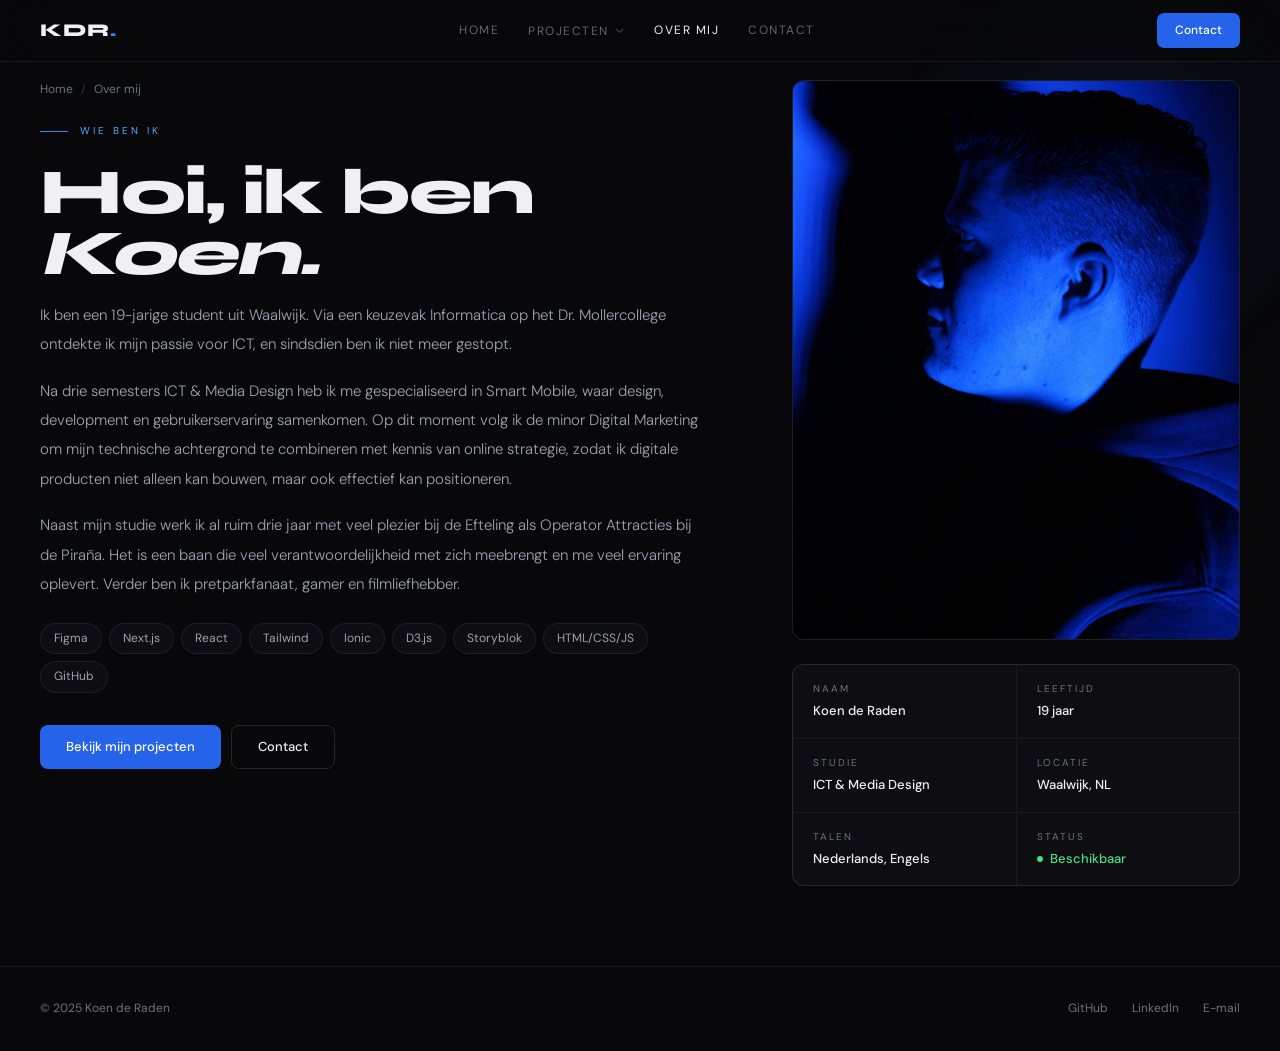
==== commit 8ad32fcb: "fix: over mij en homepage bijgewerkt" ====
--- a/over-mij.html
+++ b/over-mij.html
@@ -34,90 +34,53 @@
   </div>
 </nav>
 
-<!-- PAGE HERO -->
-<div class="page-hero">
-  <div class="breadcrumb r">
-    <a href="index.html">Home</a>
-    <span class="breadcrumb-sep">/</span>
-    <span>Over mij</span>
-  </div>
-  <h1 class="page-title r">Hoi, ik ben<br><em>Koen.</em></h1>
-  <p class="page-sub r">ICT &amp; Media Design student, front-end developer en UI/UX designer uit Waalwijk.</p>
-</div>
-
 <!-- OVER MIJ -->
 <section id="over-mij-sec">
   <div class="wrap">
     <div class="about-layout">
       <div>
+        <div class="breadcrumb r">
+          <a href="index.html">Home</a>
+          <span class="breadcrumb-sep">/</span>
+          <span>Over mij</span>
+        </div>
+        <div class="section-label r">Wie ben ik</div>
+        <h2 class="section-title r">Hoi, ik ben<br><em>Koen.</em></h2>
         <div class="about-body r">
-          <p>Ik ben een 18-jarige student aan de opleiding <strong>ICT &amp; Media Design</strong>. Ik ontdekte mijn passie voor ICT op het Dr. Mollercollege, toen ik Informatica koos als keuzevak. Sindsdien ben ik niet meer gestopt.</p>
-          <p>Wat me drijft is de combinatie van <strong>design en technologie</strong>. Ik vind het geweldig om interfaces te bedenken die er niet alleen mooi uitzien, maar ook intuïtief werken. Van Figma-prototypes tot werkende Next.js-apps, ik doe het liefst van begin tot eind.</p>
-          <p>Naast school werk ik bij de <strong>Efteling</strong>, wat me veel heeft geleerd over samenwerken, verantwoordelijkheid en klantgerichtheid. Verder ben ik een grote pretparkfanaat, gamer en filmliefhebber.</p>
+          <p>Ik ben een 19-jarige student uit Waalwijk. Via een keuzevak Informatica op het Dr. Mollercollege ontdekte ik mijn passie voor ICT, en sindsdien ben ik niet meer gestopt.</p>
+          <p>Na drie semesters ICT & Media Design heb ik me gespecialiseerd in Smart Mobile, waar design, development en gebruikerservaring samenkomen. Op dit moment volg ik de minor Digital Marketing om mijn technische achtergrond te combineren met kennis van online strategie, zodat ik digitale producten niet alleen kan bouwen, maar ook effectief kan positioneren.</p>
+          <p>Naast mijn studie werk ik al ruim drie jaar met veel plezier bij de Efteling als Operator Attracties bij de Piraña. Het is een baan die veel verantwoordelijkheid met zich meebrengt en me veel ervaring oplevert. Verder ben ik pretparkfanaat, gamer en filmliefhebber.</p>
         </div>
         <div class="r" style="display:flex;flex-wrap:wrap;gap:7px;margin-top:1.5rem;">
-          <span class="chip">Figma</span><span class="chip">Next.js</span><span class="chip">React</span>
-          <span class="chip">Tailwind</span><span class="chip">Ionic</span><span class="chip">Storyblok</span>
-          <span class="chip">HTML/CSS/JS</span><span class="chip">GitHub</span>
+          <span class="chip">Figma</span>
+          <span class="chip">Next.js</span>
+          <span class="chip">React</span>
+          <span class="chip">Tailwind</span>
+          <span class="chip">Ionic</span>
+          <span class="chip">D3.js</span>
+          <span class="chip">Storyblok</span>
+          <span class="chip">HTML/CSS/JS</span>
+          <span class="chip">GitHub</span>
+        </div>
+        <div style="display:flex;gap:10px;margin-top:2rem;flex-wrap:wrap;" class="r">
+          <a href="index.html#projecten" class="btn btn-blue">Bekijk mijn projecten</a>
+          <a href="index.html#contact" class="btn btn-outline">Contact</a>
         </div>
       </div>
       <div class="r2">
         <div class="about-photo">
           <img src="img-hero.jpg" alt="Koen de Raden"
-               onerror="this.parentElement.innerHTML='<div class=about-photo-ph><svg width=44 height=44 viewBox=&quot;0 0 40 40&quot; fill=none><circle cx=20 cy=14 r=7 stroke=#444 stroke-width=1.5/><path d=&quot;M6 36c0-7.732 6.268-14 14-14s14 6.268 14 14&quot; stroke=#444 stroke-width=1.5 stroke-linecap=round/></svg><span>Foto toevoegen</span></div>'"/>
+               onerror="this.parentElement.innerHTML='<div class=about-photo-ph><svg width=44 height=44 viewBox=&quot;0 0 40 40&quot; fill=none><circle cx=20 cy=14 r=7 stroke=#444 stroke-width=1.5/><path d=&quot;M6 36c0-7.732 6.268-14 14-14s14 6.268 14 14&quot; stroke=#444 stroke-width=1.5 stroke-linecap=round/></svg><span>Foto</span></div>'"/>
         </div>
         <div class="info-grid">
           <div class="info-cell"><div class="info-label">Naam</div><div class="info-val">Koen de Raden</div></div>
-          <div class="info-cell"><div class="info-label">Leeftijd</div><div class="info-val">18 jaar</div></div>
+          <div class="info-cell"><div class="info-label">Leeftijd</div><div class="info-val">19 jaar</div></div>
           <div class="info-cell"><div class="info-label">Studie</div><div class="info-val">ICT &amp; Media Design</div></div>
           <div class="info-cell"><div class="info-label">Locatie</div><div class="info-val">Waalwijk, NL</div></div>
           <div class="info-cell"><div class="info-label">Talen</div><div class="info-val">Nederlands, Engels</div></div>
-          <div class="info-cell"><div class="info-label">Status</div><div class="info-val dot-green">Zoekt meewerkstage</div></div>
+          <div class="info-cell"><div class="info-label">Status</div><div class="info-val dot-green">Beschikbaar</div></div>
         </div>
       </div>
-    </div>
-  </div>
-</section>
-
-<!-- VAARDIGHEDEN -->
-<section id="vaardigheden">
-  <div class="wrap">
-    <div class="section-label r">Vaardigheden</div>
-    <h2 class="section-title r">Wat ik beheers.</h2>
-    <div class="skills-cols">
-      <div class="r">
-        <div class="skill-cat-label">Design</div>
-        <div class="sbar"><span class="sbar-name">Figma</span><div class="sbar-track"><div class="sbar-fill" data-w="90"></div></div><span class="sbar-pct">90%</span></div>
-        <div class="sbar"><span class="sbar-name">UI Design</span><div class="sbar-track"><div class="sbar-fill" data-w="85"></div></div><span class="sbar-pct">85%</span></div>
-        <div class="sbar"><span class="sbar-name">Adobe CC</span><div class="sbar-track"><div class="sbar-fill" data-w="70"></div></div><span class="sbar-pct">70%</span></div>
-        <div class="sbar"><span class="sbar-name">Branding</span><div class="sbar-track"><div class="sbar-fill" data-w="75"></div></div><span class="sbar-pct">75%</span></div>
-      </div>
-      <div class="r">
-        <div class="skill-cat-label">Ontwikkeling</div>
-        <div class="sbar"><span class="sbar-name">HTML / CSS</span><div class="sbar-track"><div class="sbar-fill" data-w="90"></div></div><span class="sbar-pct">90%</span></div>
-        <div class="sbar"><span class="sbar-name">JavaScript</span><div class="sbar-track"><div class="sbar-fill" data-w="75"></div></div><span class="sbar-pct">75%</span></div>
-        <div class="sbar"><span class="sbar-name">React / Next.js</span><div class="sbar-track"><div class="sbar-fill" data-w="70"></div></div><span class="sbar-pct">70%</span></div>
-        <div class="sbar"><span class="sbar-name">Tailwind CSS</span><div class="sbar-track"><div class="sbar-fill" data-w="80"></div></div><span class="sbar-pct">80%</span></div>
-      </div>
-      <div class="r">
-        <div class="skill-cat-label">Tools</div>
-        <div class="sbar"><span class="sbar-name">Ionic</span><div class="sbar-track"><div class="sbar-fill" data-w="65"></div></div><span class="sbar-pct">65%</span></div>
-        <div class="sbar"><span class="sbar-name">Storyblok</span><div class="sbar-track"><div class="sbar-fill" data-w="70"></div></div><span class="sbar-pct">70%</span></div>
-        <div class="sbar"><span class="sbar-name">Git / GitHub</span><div class="sbar-track"><div class="sbar-fill" data-w="75"></div></div><span class="sbar-pct">75%</span></div>
-        <div class="sbar"><span class="sbar-name">Samenwerking</span><div class="sbar-track"><div class="sbar-fill" data-w="92"></div></div><span class="sbar-pct">92%</span></div>
-      </div>
-    </div>
-    <div class="tech-row r" style="margin-top:3rem;">
-      <div class="tech"><img src="https://showcase-portfolio-swart.vercel.app/svgs/html-color.svg" alt="HTML"/>HTML</div>
-      <div class="tech"><img src="https://showcase-portfolio-swart.vercel.app/svgs/css-color.svg" alt="CSS"/>CSS</div>
-      <div class="tech"><img src="https://showcase-portfolio-swart.vercel.app/svgs/js-color.svg" alt="JS"/>JavaScript</div>
-      <div class="tech"><img src="https://showcase-portfolio-swart.vercel.app/svgs/react-color.svg" alt="React"/>React</div>
-      <div class="tech"><img src="https://showcase-portfolio-swart.vercel.app/svgs/next-color.svg" alt="Next.js"/>Next.js</div>
-      <div class="tech"><img src="https://showcase-portfolio-swart.vercel.app/svgs/tailwind-color.svg" alt="Tailwind"/>Tailwind</div>
-      <div class="tech"><img src="https://showcase-portfolio-swart.vercel.app/svgs/ionic-color.svg" alt="Ionic"/>Ionic</div>
-      <div class="tech"><img src="https://showcase-portfolio-swart.vercel.app/svgs/figma-color.svg" alt="Figma"/>Figma</div>
-      <div class="tech"><img src="https://showcase-portfolio-swart.vercel.app/svgs/storyblok-color.svg" alt="Storyblok"/>Storyblok</div>
-      <div class="tech"><img src="https://showcase-portfolio-swart.vercel.app/svgs/github-bw.svg" alt="GitHub"/>GitHub</div>
     </div>
   </div>
 </section>
@@ -156,14 +119,6 @@
   });
 }, { threshold: 0.06 });
 document.querySelectorAll('.r, .r2').forEach(function(el) { io.observe(el); });
-document.querySelectorAll('.sbar-fill').forEach(function(bar) {
-  var o = new IntersectionObserver(function(entries) {
-    entries.forEach(function(e) {
-      if (e.isIntersecting) { setTimeout(function() { bar.style.width = bar.dataset.w + '%'; }, 200); o.unobserve(bar); }
-    });
-  }, { threshold: 0.5 });
-  o.observe(bar);
-});
 </script>
 
 </body>
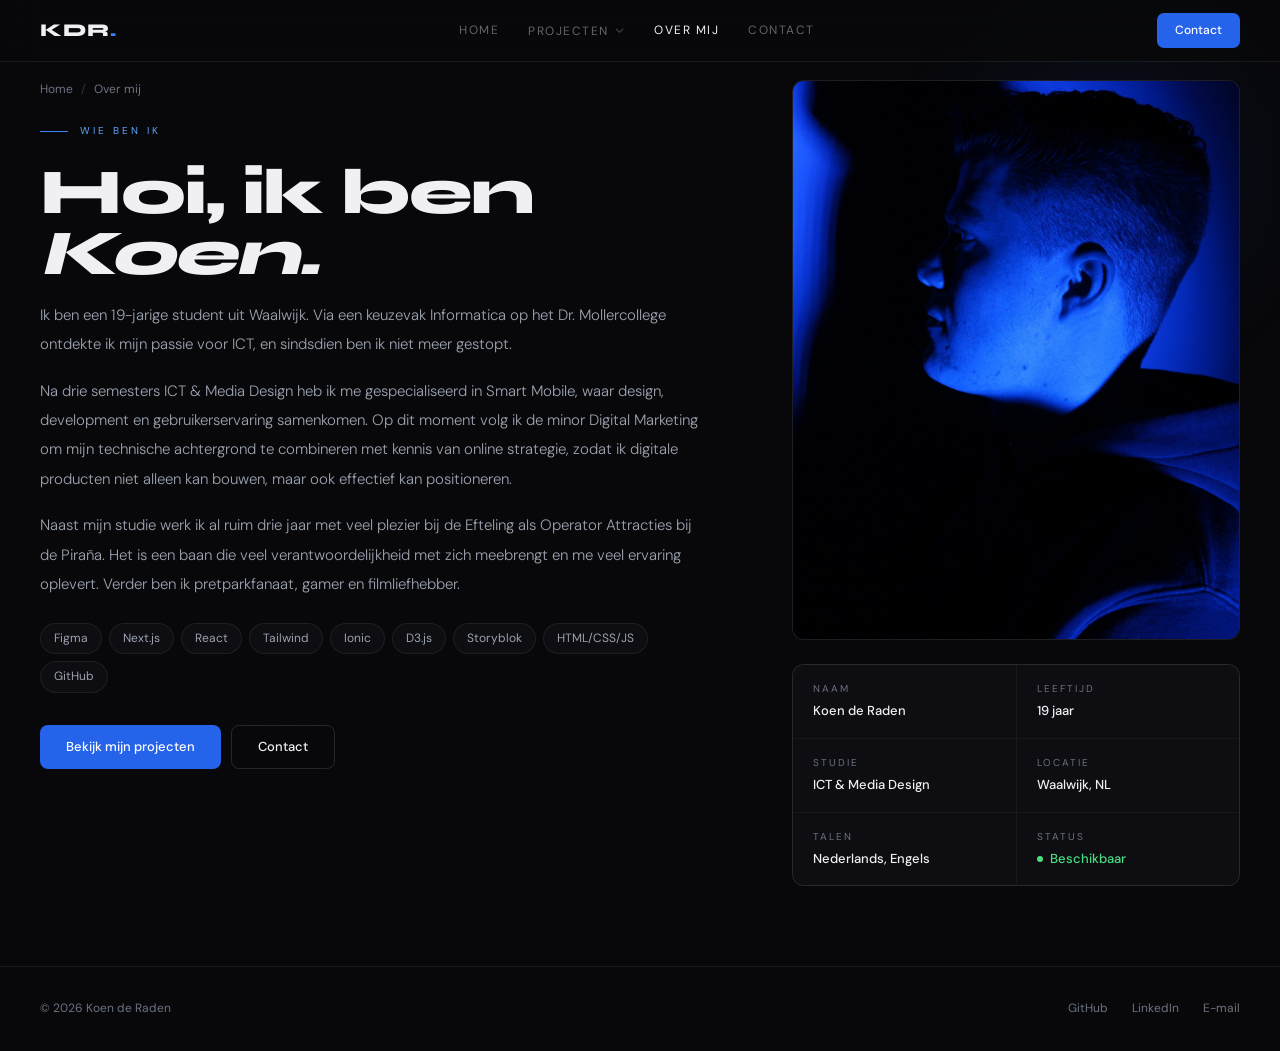
==== commit 922b58a1: "fix: copyright jaar bijgewerkt naar 2026" ====
--- a/over-mij.html
+++ b/over-mij.html
@@ -86,7 +86,7 @@
 </section>
 
 <footer>
-  <span>&#169; 2025 Koen de Raden</span>
+  <span>&#169; 2026 Koen de Raden</span>
   <div style="display:flex;gap:1.5rem;">
     <a href="https://github.com/koenderaden" target="_blank">GitHub</a>
     <a href="https://www.linkedin.com/in/koen-de-raden-b5a797320" target="_blank">LinkedIn</a>
